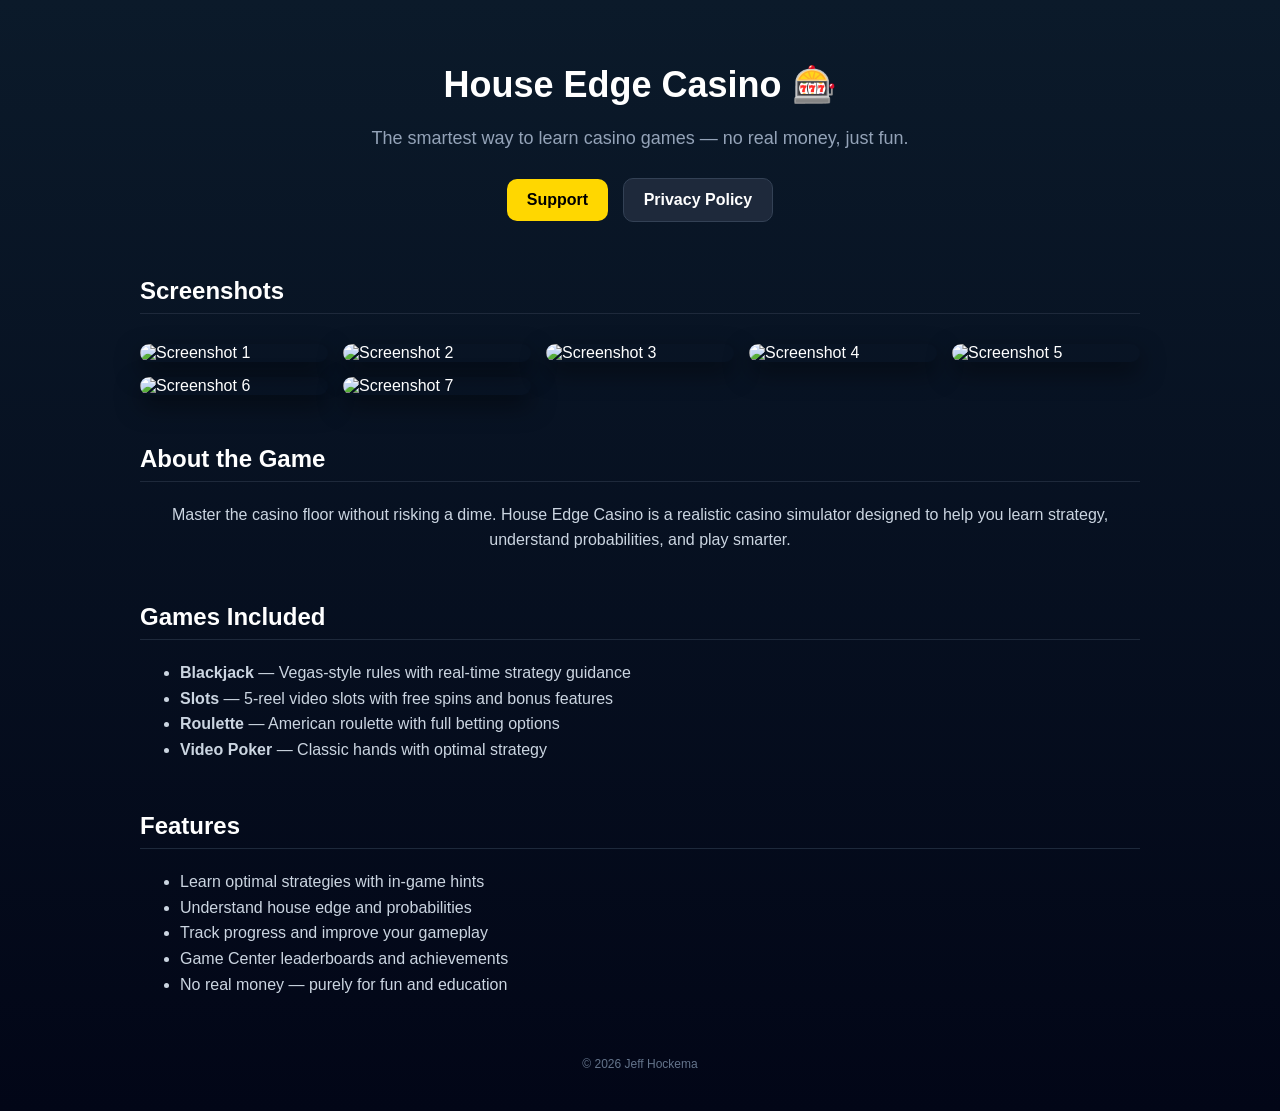
==== index.html @ dbb81b69 "Enhance layout and add screenshots section Updated layout and styling for better presentation. Added" ====
<!DOCTYPE html>
<html lang="en">
<head>
  <meta charset="UTF-8">
  <title>House Edge Casino</title>
  <meta name="viewport" content="width=device-width, initial-scale=1.0">
  <style>
    body {
      font-family: -apple-system, BlinkMacSystemFont, "Segoe UI", Roboto, Helvetica, Arial, sans-serif;
      background: linear-gradient(180deg, #0b1a2a, #020617);
      color: #ffffff;
      margin: 0;
      padding: 0;
    }
    .container {
      max-width: 1000px;
      margin: auto;
      padding: 40px 20px;
    }
    h1 {
      font-size: 36px;
      margin-bottom: 10px;
      text-align: center;
    }
    h2 {
      margin-top: 50px;
      border-bottom: 1px solid #1e293b;
      padding-bottom: 8px;
    }
    p {
      color: #cbd5e1;
      line-height: 1.6;
      text-align: center;
    }
    .tagline {
      font-size: 18px;
      color: #94a3b8;
      margin-bottom: 20px;
    }
    .buttons {
      text-align: center;
      margin-top: 20px;
    }
    a.button {
      display: inline-block;
      text-decoration: none;
      padding: 12px 20px;
      margin: 5px;
      border-radius: 10px;
      font-weight: 600;
    }
    .primary {
      background: #ffd700;
      color: #000;
    }
    .secondary {
      background: #1e293b;
      color: #fff;
      border: 1px solid #334155;
    }

    /* Screenshot section */
    .screenshots {
      margin-top: 30px;
      display: grid;
      grid-template-columns: repeat(auto-fit, minmax(180px, 1fr));
      gap: 15px;
    }

    .screenshots img {
      width: 100%;
      border-radius: 16px;
      box-shadow: 0 10px 25px rgba(0,0,0,0.5);
      transition: transform 0.2s ease;
    }

    .screenshots img:hover {
      transform: scale(1.03);
    }

    /* Mobile scroll feel */
    @media (max-width: 600px) {
      .screenshots {
        display: flex;
        overflow-x: auto;
        gap: 12px;
        padding-bottom: 10px;
      }
      .screenshots img {
        min-width: 70%;
      }
    }

    ul {
      color: #cbd5e1;
      line-height: 1.6;
    }

    footer {
      margin-top: 60px;
      font-size: 12px;
      color: #64748b;
      text-align: center;
    }
  </style>
</head>
<body>
  <div class="container">

    <h1>House Edge Casino 🎰</h1>
    <p class="tagline">
      The smartest way to learn casino games — no real money, just fun.
    </p>

    <div class="buttons">
      <a class="button primary" href="support.html">Support</a>
      <a class="button secondary" href="privacypolicy.html">Privacy Policy</a>
    </div>

    <h2>Screenshots</h2>
    <div class="screenshots">
      <img src="images/ss1.png" alt="Screenshot 1">
      <img src="images/ss2.png" alt="Screenshot 2">
      <img src="images/ss3.png" alt="Screenshot 3">
      <img src="images/ss4.png" alt="Screenshot 4">
      <img src="images/ss5.png" alt="Screenshot 5">
      <img src="images/ss6.png" alt="Screenshot 6">
      <img src="images/ss7.png" alt="Screenshot 7">
    </div>

    <h2>About the Game</h2>
    <p>
      Master the casino floor without risking a dime. House Edge Casino is a realistic
      casino simulator designed to help you learn strategy, understand probabilities,
      and play smarter.
    </p>

    <h2>Games Included</h2>
    <ul>
      <li><strong>Blackjack</strong> — Vegas-style rules with real-time strategy guidance</li>
      <li><strong>Slots</strong> — 5-reel video slots with free spins and bonus features</li>
      <li><strong>Roulette</strong> — American roulette with full betting options</li>
      <li><strong>Video Poker</strong> — Classic hands with optimal strategy</li>
    </ul>

    <h2>Features</h2>
    <ul>
      <li>Learn optimal strategies with in-game hints</li>
      <li>Understand house edge and probabilities</li>
      <li>Track progress and improve your gameplay</li>
      <li>Game Center leaderboards and achievements</li>
      <li>No real money — purely for fun and education</li>
    </ul>

    <footer>
      © 2026 Jeff Hockema
    </footer>

  </div>
</body>
</html>
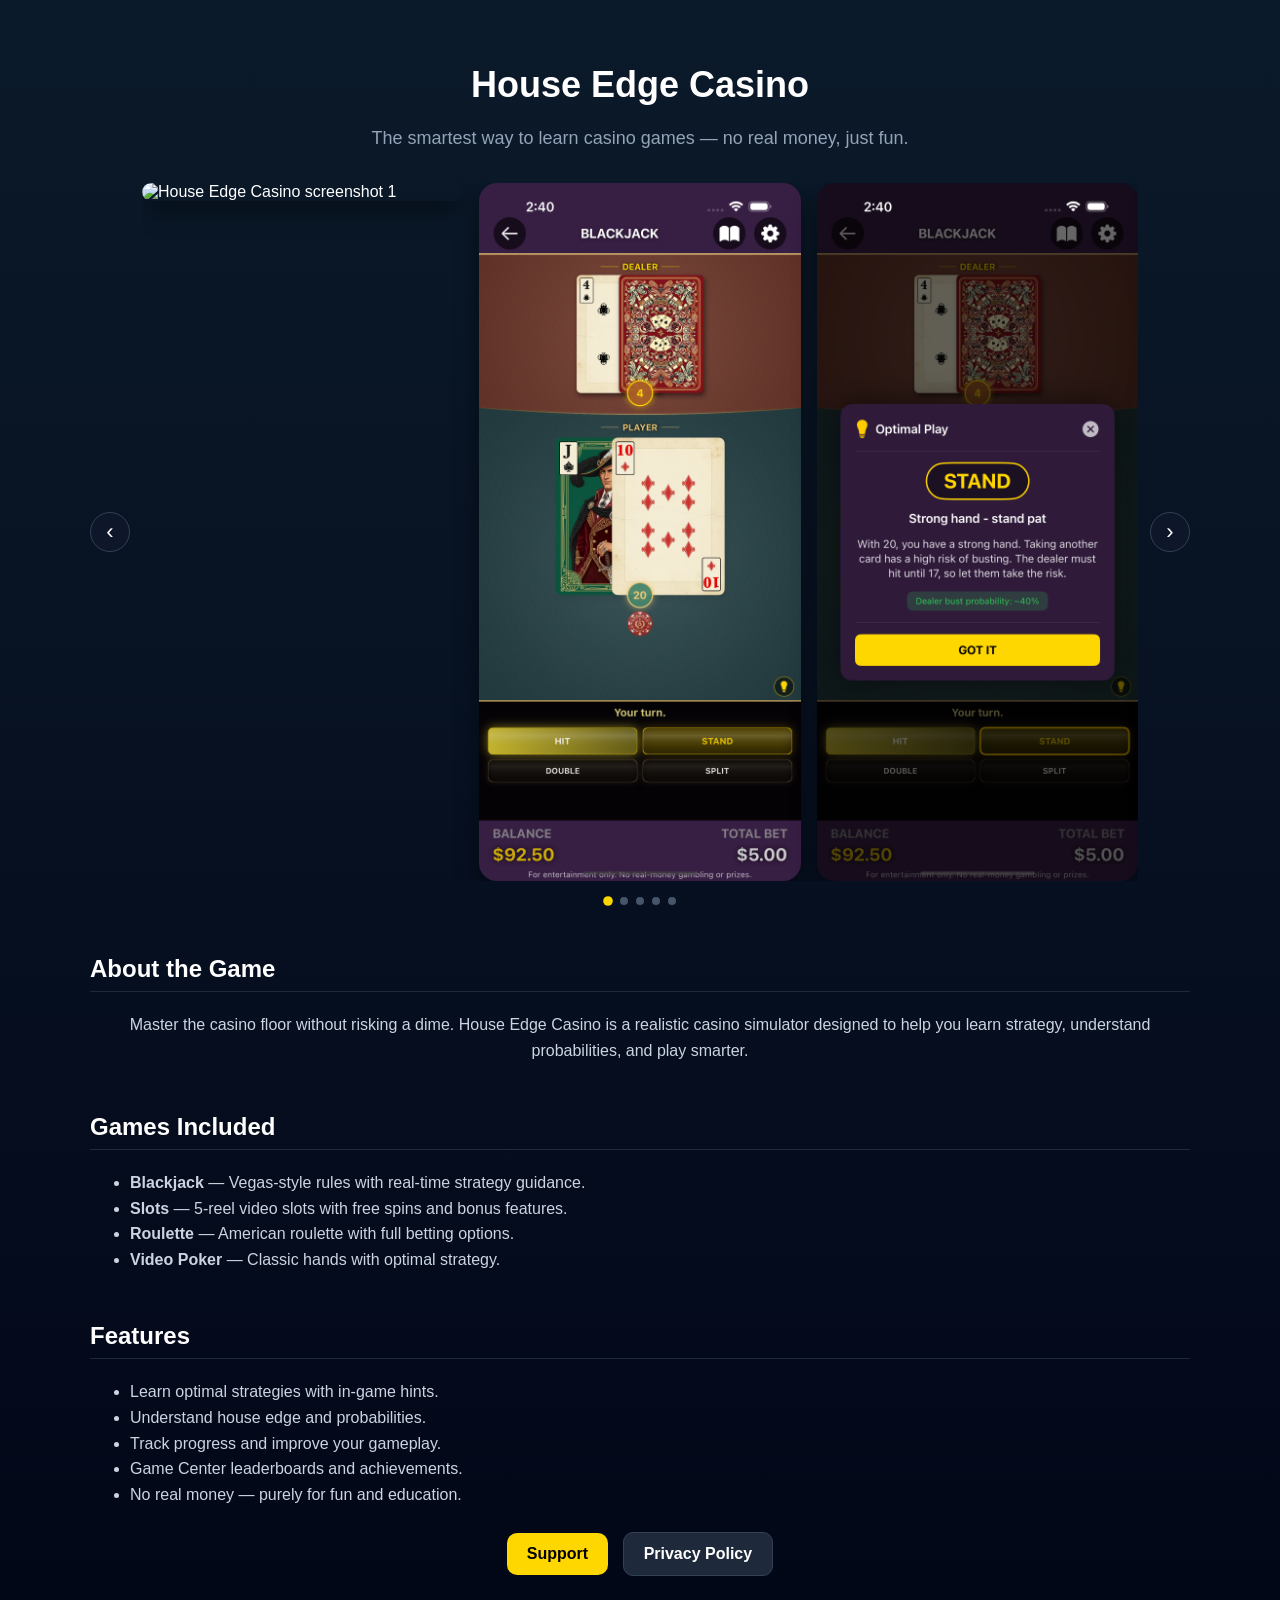
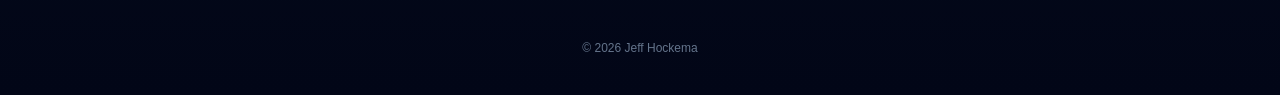
==== commit 9d4e6c47: "Refactor HTML structure and add missing elements" ====
--- a/index.html
+++ b/index.html
@@ -12,35 +12,42 @@
       margin: 0;
       padding: 0;
     }
+
     .container {
-      max-width: 1000px;
+      max-width: 1100px;
       margin: auto;
       padding: 40px 20px;
     }
+
     h1 {
       font-size: 36px;
       margin-bottom: 10px;
       text-align: center;
     }
+
     h2 {
       margin-top: 50px;
       border-bottom: 1px solid #1e293b;
       padding-bottom: 8px;
     }
+
     p {
       color: #cbd5e1;
       line-height: 1.6;
       text-align: center;
     }
+
     .tagline {
       font-size: 18px;
       color: #94a3b8;
       margin-bottom: 20px;
     }
+
     .buttons {
       text-align: center;
       margin-top: 20px;
     }
+
     a.button {
       display: inline-block;
       text-decoration: none;
@@ -49,46 +56,113 @@
       border-radius: 10px;
       font-weight: 600;
     }
+
     .primary {
       background: #ffd700;
       color: #000;
     }
+
     .secondary {
       background: #1e293b;
       color: #fff;
       border: 1px solid #334155;
     }
 
-    /* Screenshot section */
-    .screenshots {
+    .screenshot-section {
       margin-top: 30px;
-      display: grid;
-      grid-template-columns: repeat(auto-fit, minmax(180px, 1fr));
-      gap: 15px;
-    }
-
-    .screenshots img {
+    }
+
+    .carousel-shell {
+      position: relative;
+      padding: 0 52px;
+    }
+
+    .carousel-viewport {
+      overflow: hidden;
       width: 100%;
-      border-radius: 16px;
-      box-shadow: 0 10px 25px rgba(0,0,0,0.5);
-      transition: transform 0.2s ease;
-    }
-
-    .screenshots img:hover {
-      transform: scale(1.03);
-    }
-
-    /* Mobile scroll feel */
-    @media (max-width: 600px) {
-      .screenshots {
-        display: flex;
-        overflow-x: auto;
-        gap: 12px;
-        padding-bottom: 10px;
-      }
-      .screenshots img {
-        min-width: 70%;
-      }
+    }
+
+    .carousel-track {
+      display: flex;
+      gap: 16px;
+      transition: transform 0.6s ease;
+      will-change: transform;
+    }
+
+    .screenshot-card {
+      flex: 0 0 auto;
+      width: 100%;
+    }
+
+    .carousel-track img {
+      display: block;
+      width: 100%;
+      height: auto;
+      border-radius: 18px;
+      box-shadow: 0 10px 25px rgba(0, 0, 0, 0.45);
+      user-select: none;
+      -webkit-user-drag: none;
+    }
+
+    .carousel-button {
+      position: absolute;
+      top: 50%;
+      transform: translateY(-50%);
+      width: 40px;
+      height: 40px;
+      border: 1px solid #334155;
+      border-radius: 999px;
+      background: rgba(15, 23, 42, 0.9);
+      color: #ffffff;
+      font-size: 22px;
+      line-height: 1;
+      cursor: pointer;
+      display: flex;
+      align-items: center;
+      justify-content: center;
+      transition: background 0.2s ease, opacity 0.2s ease;
+      z-index: 2;
+    }
+
+    .carousel-button:hover {
+      background: rgba(30, 41, 59, 0.98);
+    }
+
+    .carousel-button:disabled {
+      opacity: 0.35;
+      cursor: default;
+    }
+
+    .carousel-button.prev {
+      left: 0;
+    }
+
+    .carousel-button.next {
+      right: 0;
+    }
+
+    .carousel-dots {
+      display: flex;
+      justify-content: center;
+      gap: 8px;
+      margin-top: 16px;
+      flex-wrap: wrap;
+    }
+
+    .carousel-dot {
+      width: 8px;
+      height: 8px;
+      border-radius: 999px;
+      background: #475569;
+      border: 0;
+      padding: 0;
+      cursor: pointer;
+      transition: transform 0.2s ease, background 0.2s ease;
+    }
+
+    .carousel-dot.active {
+      background: #ffd700;
+      transform: scale(1.2);
     }
 
     ul {
@@ -102,30 +176,47 @@
       color: #64748b;
       text-align: center;
     }
+
+    @media (max-width: 640px) {
+      .carousel-shell {
+        padding: 0 42px;
+      }
+
+      .carousel-button {
+        width: 34px;
+        height: 34px;
+        font-size: 18px;
+      }
+    }
   </style>
 </head>
 <body>
   <div class="container">
-
-    <h1>House Edge Casino 🎰</h1>
+    <h1>House Edge Casino</h1>
     <p class="tagline">
       The smartest way to learn casino games — no real money, just fun.
     </p>
 
-    <div class="buttons">
-      <a class="button primary" href="support.html">Support</a>
-      <a class="button secondary" href="privacypolicy.html">Privacy Policy</a>
-    </div>
-
-    <h2>Screenshots</h2>
-    <div class="screenshots">
-      <img src="images/ss1.png" alt="Screenshot 1">
-      <img src="images/ss2.png" alt="Screenshot 2">
-      <img src="images/ss3.png" alt="Screenshot 3">
-      <img src="images/ss4.png" alt="Screenshot 4">
-      <img src="images/ss5.png" alt="Screenshot 5">
-      <img src="images/ss6.png" alt="Screenshot 6">
-      <img src="images/ss7.png" alt="Screenshot 7">
+    <div class="screenshot-section">
+      <div class="carousel-shell">
+        <button class="carousel-button prev" id="carouselPrev" aria-label="Previous screenshots">‹</button>
+
+        <div class="carousel-viewport" id="carouselViewport">
+          <div class="carousel-track" id="carouselTrack">
+            <div class="screenshot-card"><img src="images/ss1.png" alt="House Edge Casino screenshot 1"></div>
+            <div class="screenshot-card"><img src="images/ss2.png" alt="House Edge Casino screenshot 2"></div>
+            <div class="screenshot-card"><img src="images/ss3.png" alt="House Edge Casino screenshot 3"></div>
+            <div class="screenshot-card"><img src="images/ss4.png" alt="House Edge Casino screenshot 4"></div>
+            <div class="screenshot-card"><img src="images/ss5.png" alt="House Edge Casino screenshot 5"></div>
+            <div class="screenshot-card"><img src="images/ss6.png" alt="House Edge Casino screenshot 6"></div>
+            <div class="screenshot-card"><img src="images/ss7.png" alt="House Edge Casino screenshot 7"></div>
+          </div>
+        </div>
+
+        <button class="carousel-button next" id="carouselNext" aria-label="Next screenshots">›</button>
+      </div>
+
+      <div class="carousel-dots" id="carouselDots" aria-label="Screenshot navigation"></div>
     </div>
 
     <h2>About the Game</h2>
@@ -137,25 +228,195 @@
 
     <h2>Games Included</h2>
     <ul>
-      <li><strong>Blackjack</strong> — Vegas-style rules with real-time strategy guidance</li>
-      <li><strong>Slots</strong> — 5-reel video slots with free spins and bonus features</li>
-      <li><strong>Roulette</strong> — American roulette with full betting options</li>
-      <li><strong>Video Poker</strong> — Classic hands with optimal strategy</li>
+      <li><strong>Blackjack</strong> — Vegas-style rules with real-time strategy guidance.</li>
+      <li><strong>Slots</strong> — 5-reel video slots with free spins and bonus features.</li>
+      <li><strong>Roulette</strong> — American roulette with full betting options.</li>
+      <li><strong>Video Poker</strong> — Classic hands with optimal strategy.</li>
     </ul>
 
     <h2>Features</h2>
     <ul>
-      <li>Learn optimal strategies with in-game hints</li>
-      <li>Understand house edge and probabilities</li>
-      <li>Track progress and improve your gameplay</li>
-      <li>Game Center leaderboards and achievements</li>
-      <li>No real money — purely for fun and education</li>
+      <li>Learn optimal strategies with in-game hints.</li>
+      <li>Understand house edge and probabilities.</li>
+      <li>Track progress and improve your gameplay.</li>
+      <li>Game Center leaderboards and achievements.</li>
+      <li>No real money — purely for fun and education.</li>
     </ul>
+
+    <div class="buttons">
+      <a class="button primary" href="support.html">Support</a>
+      <a class="button secondary" href="privacypolicy.html">Privacy Policy</a>
+    </div>
 
     <footer>
       © 2026 Jeff Hockema
     </footer>
-
   </div>
+
+  <script>
+    (function () {
+      const viewport = document.getElementById('carouselViewport');
+      const track = document.getElementById('carouselTrack');
+      const cards = Array.from(track.children);
+      const prevButton = document.getElementById('carouselPrev');
+      const nextButton = document.getElementById('carouselNext');
+      const dotsContainer = document.getElementById('carouselDots');
+
+      const gap = 16;
+      const maxVisible = 3;
+      const minCardWidth = 220;
+      const advanceEveryMs = 4000;
+      const restartDelayMs = 5000;
+
+      let visibleCount = 1;
+      let currentIndex = 0;
+      let maxIndex = 0;
+      let timer = null;
+      let restartTimer = null;
+
+      function getVisibleCount() {
+        const viewportWidth = viewport.clientWidth;
+        const possible = Math.floor((viewportWidth + gap) / (minCardWidth + gap));
+        return Math.max(1, Math.min(maxVisible, possible));
+      }
+
+      function createDots() {
+        dotsContainer.innerHTML = '';
+        for (let i = 0; i <= maxIndex; i += 1) {
+          const dot = document.createElement('button');
+          dot.className = 'carousel-dot';
+          dot.type = 'button';
+          dot.setAttribute('aria-label', `Go to screenshot set ${i + 1}`);
+          dot.addEventListener('click', () => {
+            currentIndex = i;
+            updatePosition(true);
+            handleManualInteraction();
+          });
+          dotsContainer.appendChild(dot);
+        }
+      }
+
+      function updateDots() {
+        const dots = Array.from(dotsContainer.children);
+        dots.forEach((dot, index) => {
+          dot.classList.toggle('active', index === currentIndex);
+        });
+      }
+
+      function updateButtons() {
+        if (maxIndex === 0) {
+          prevButton.disabled = true;
+          nextButton.disabled = true;
+          return;
+        }
+        prevButton.disabled = false;
+        nextButton.disabled = false;
+      }
+
+      function layoutCarousel() {
+        visibleCount = getVisibleCount();
+        const viewportWidth = viewport.clientWidth;
+        const cardWidth = (viewportWidth - gap * (visibleCount - 1)) / visibleCount;
+
+        cards.forEach(card => {
+          card.style.width = `${cardWidth}px`;
+        });
+
+        maxIndex = Math.max(0, cards.length - visibleCount);
+
+        if (currentIndex > maxIndex) {
+          currentIndex = maxIndex;
+        }
+
+        createDots();
+        updatePosition(false);
+        updateButtons();
+      }
+
+      function updatePosition(animated = true) {
+        track.style.transition = animated ? 'transform 0.6s ease' : 'none';
+        const cardWidth = cards[0].getBoundingClientRect().width;
+        const offset = currentIndex * (cardWidth + gap);
+        track.style.transform = `translateX(-${offset}px)`;
+
+        updateDots();
+
+        if (!animated) {
+          requestAnimationFrame(() => {
+            track.style.transition = 'transform 0.6s ease';
+          });
+        }
+      }
+
+      function nextSlide() {
+        currentIndex = currentIndex >= maxIndex ? 0 : currentIndex + 1;
+        updatePosition(true);
+      }
+
+      function prevSlide() {
+        currentIndex = currentIndex <= 0 ? maxIndex : currentIndex - 1;
+        updatePosition(true);
+      }
+
+      function stopAutoScroll() {
+        if (timer) {
+          clearInterval(timer);
+          timer = null;
+        }
+        if (restartTimer) {
+          clearTimeout(restartTimer);
+          restartTimer = null;
+        }
+      }
+
+      function startAutoScroll() {
+        stopAutoScroll();
+        if (maxIndex === 0) {
+          return;
+        }
+        timer = setInterval(nextSlide, advanceEveryMs);
+      }
+
+      function handleManualInteraction() {
+        stopAutoScroll();
+        restartTimer = setTimeout(() => {
+          startAutoScroll();
+        }, restartDelayMs);
+      }
+
+      prevButton.addEventListener('click', () => {
+        prevSlide();
+        handleManualInteraction();
+      });
+
+      nextButton.addEventListener('click', () => {
+        nextSlide();
+        handleManualInteraction();
+      });
+
+      viewport.addEventListener('mouseenter', stopAutoScroll);
+      viewport.addEventListener('mouseleave', startAutoScroll);
+      viewport.addEventListener('touchstart', stopAutoScroll, { passive: true });
+      viewport.addEventListener('touchend', () => {
+        handleManualInteraction();
+      }, { passive: true });
+
+      window.addEventListener('resize', layoutCarousel);
+
+      document.addEventListener('keydown', (event) => {
+        if (!viewport.matches(':hover')) return;
+        if (event.key === 'ArrowLeft') {
+          prevSlide();
+          handleManualInteraction();
+        } else if (event.key === 'ArrowRight') {
+          nextSlide();
+          handleManualInteraction();
+        }
+      });
+
+      layoutCarousel();
+      startAutoScroll();
+    })();
+  </script>
 </body>
 </html>
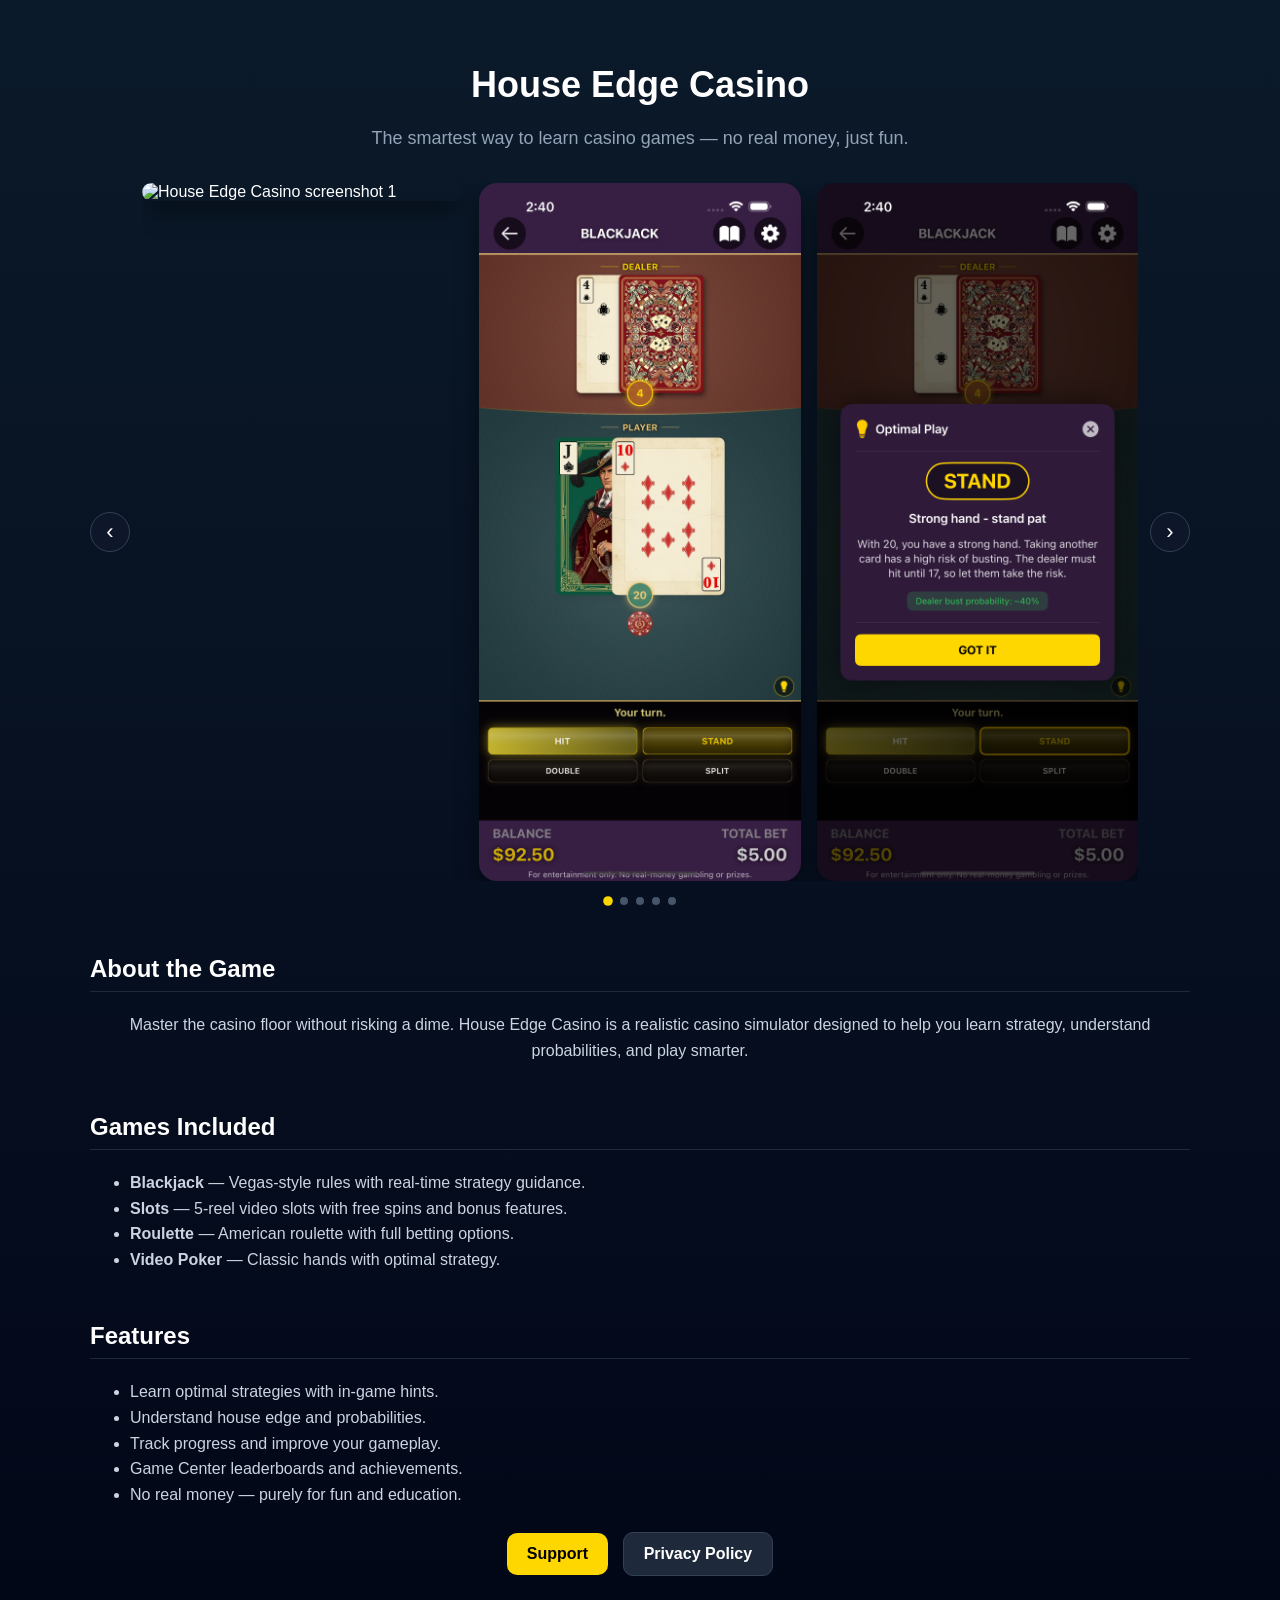
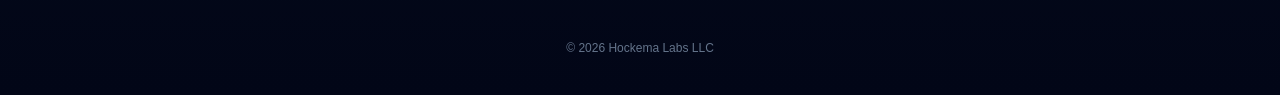
==== commit 4922788d: "Update footer copyright to Hockema Labs LLC" ====
--- a/index.html
+++ b/index.html
@@ -249,7 +249,7 @@
     </div>
 
     <footer>
-      © 2026 Jeff Hockema
+      © 2026 Hockema Labs LLC
     </footer>
   </div>
 
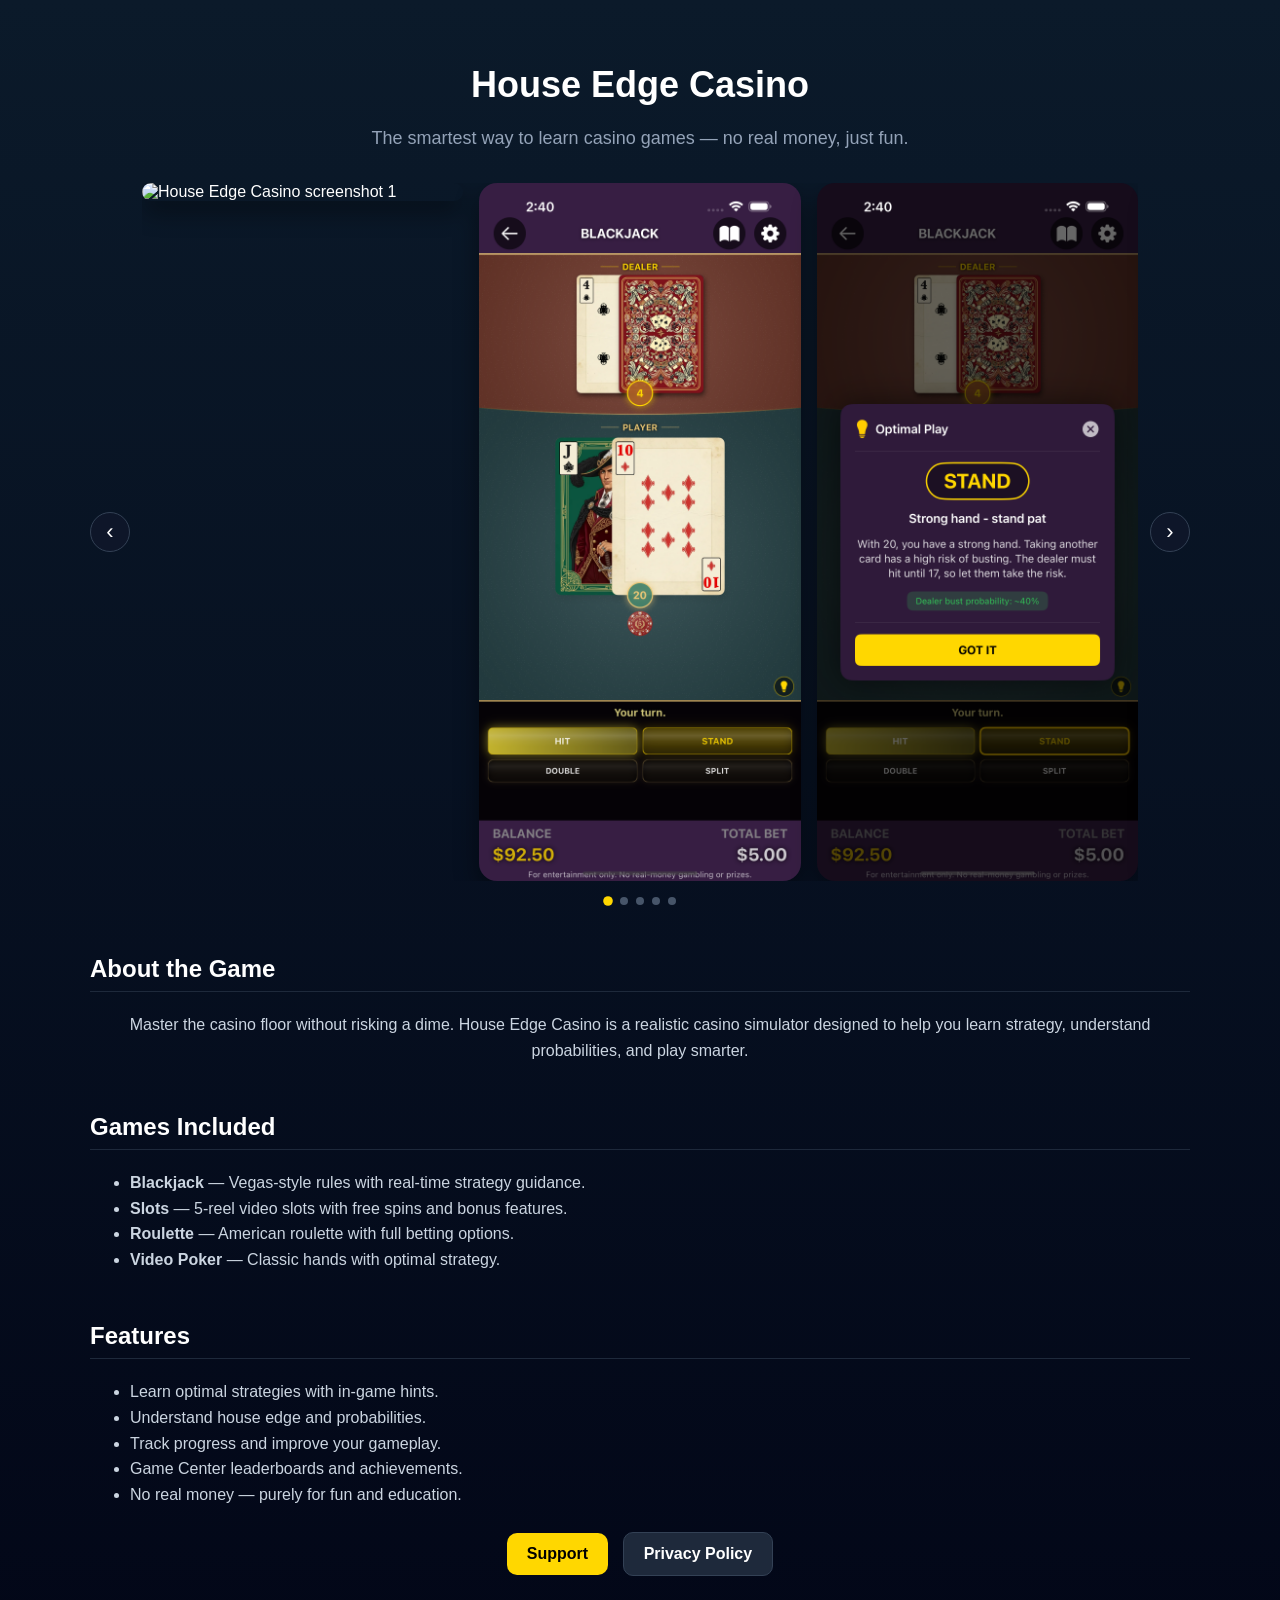
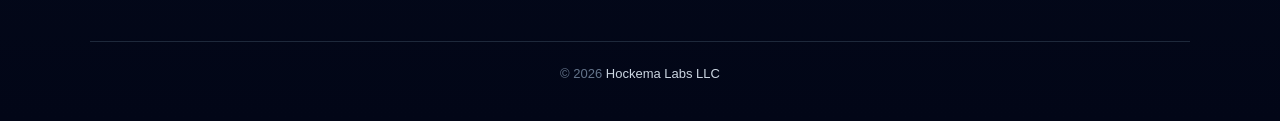
==== commit 185189f6: "Enhance footer styles and link interactions Updated footer styles with padding, border, and font siz" ====
--- a/index.html
+++ b/index.html
@@ -172,9 +172,23 @@
 
     footer {
       margin-top: 60px;
-      font-size: 12px;
+      padding-top: 24px;
+      border-top: 1px solid #1e293b;
+      font-size: 13px;
       color: #64748b;
       text-align: center;
+    }
+    
+    footer a {
+      color: #cbd5e1;
+      text-decoration: none;
+      font-weight: 500;
+      transition: color 0.2s ease, text-shadow 0.2s ease;
+    }
+    
+    footer a:hover {
+      color: #ffd700;
+      text-shadow: 0 0 8px rgba(255, 215, 0, 0.25);
     }
 
     @media (max-width: 640px) {
@@ -249,7 +263,7 @@
     </div>
 
     <footer>
-      © 2026 Hockema Labs LLC
+      © 2026 <a href="https://hockemalabs.com">Hockema Labs LLC</a>
     </footer>
   </div>
 
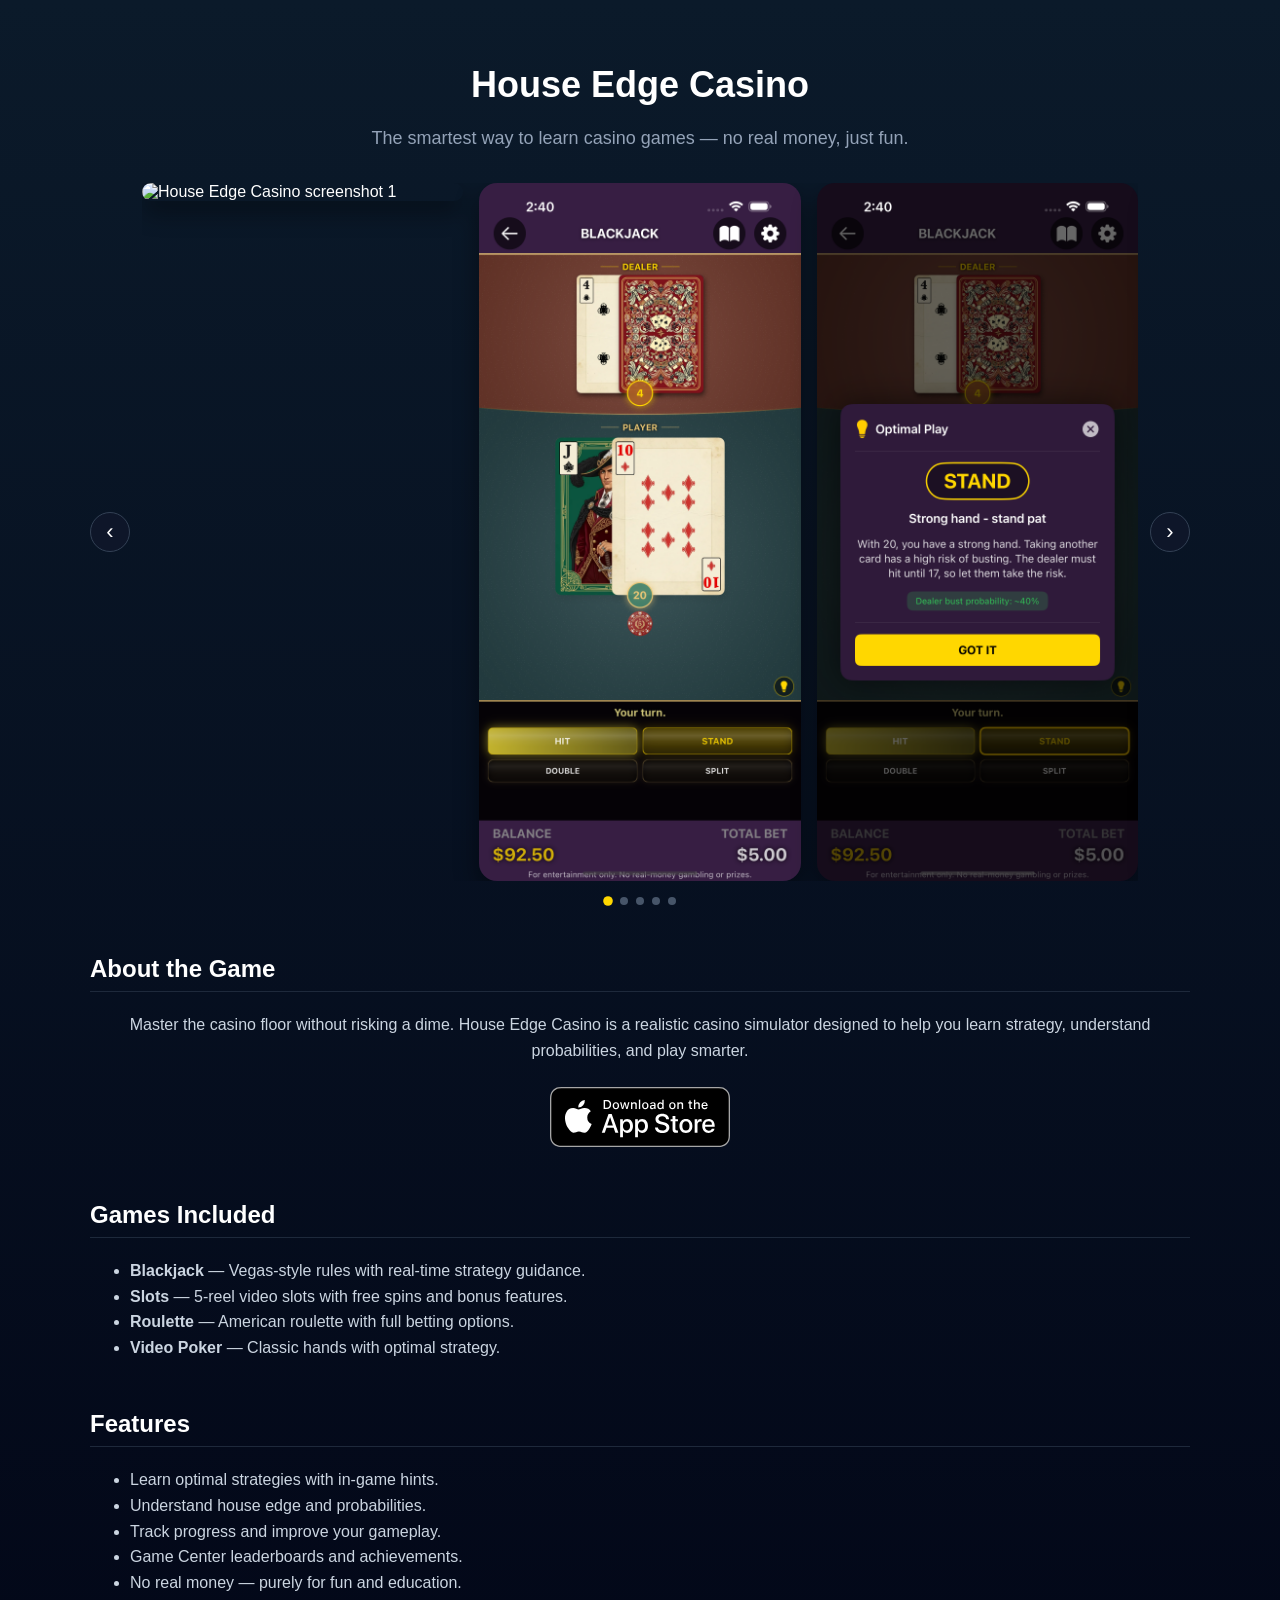
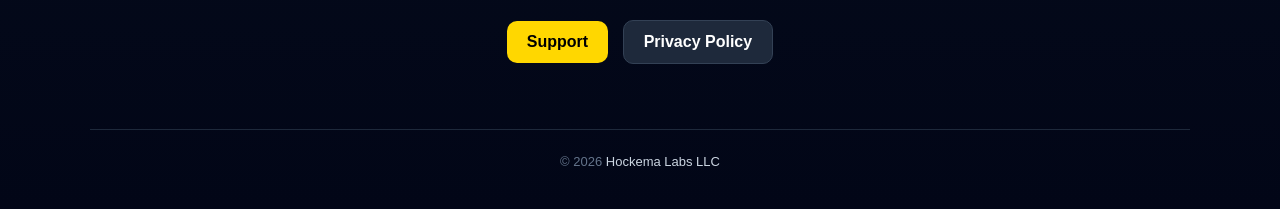
==== commit a22776f6: "Add App Store download link to index.html" ====
--- a/index.html
+++ b/index.html
@@ -239,6 +239,15 @@
       casino simulator designed to help you learn strategy, understand probabilities,
       and play smarter.
     </p>
+    <div style="text-align: center; margin-top: 24px;">
+      <a href="https://apps.apple.com/us/app/house-edge-casino/id6758695813" target="_blank" rel="noopener noreferrer">
+        <img
+          src="images/downloadontheappstore.svg"
+          alt="Download on the App Store"
+          style="height: 60px; width: auto;"
+        >
+      </a>
+    </div>
 
     <h2>Games Included</h2>
     <ul>
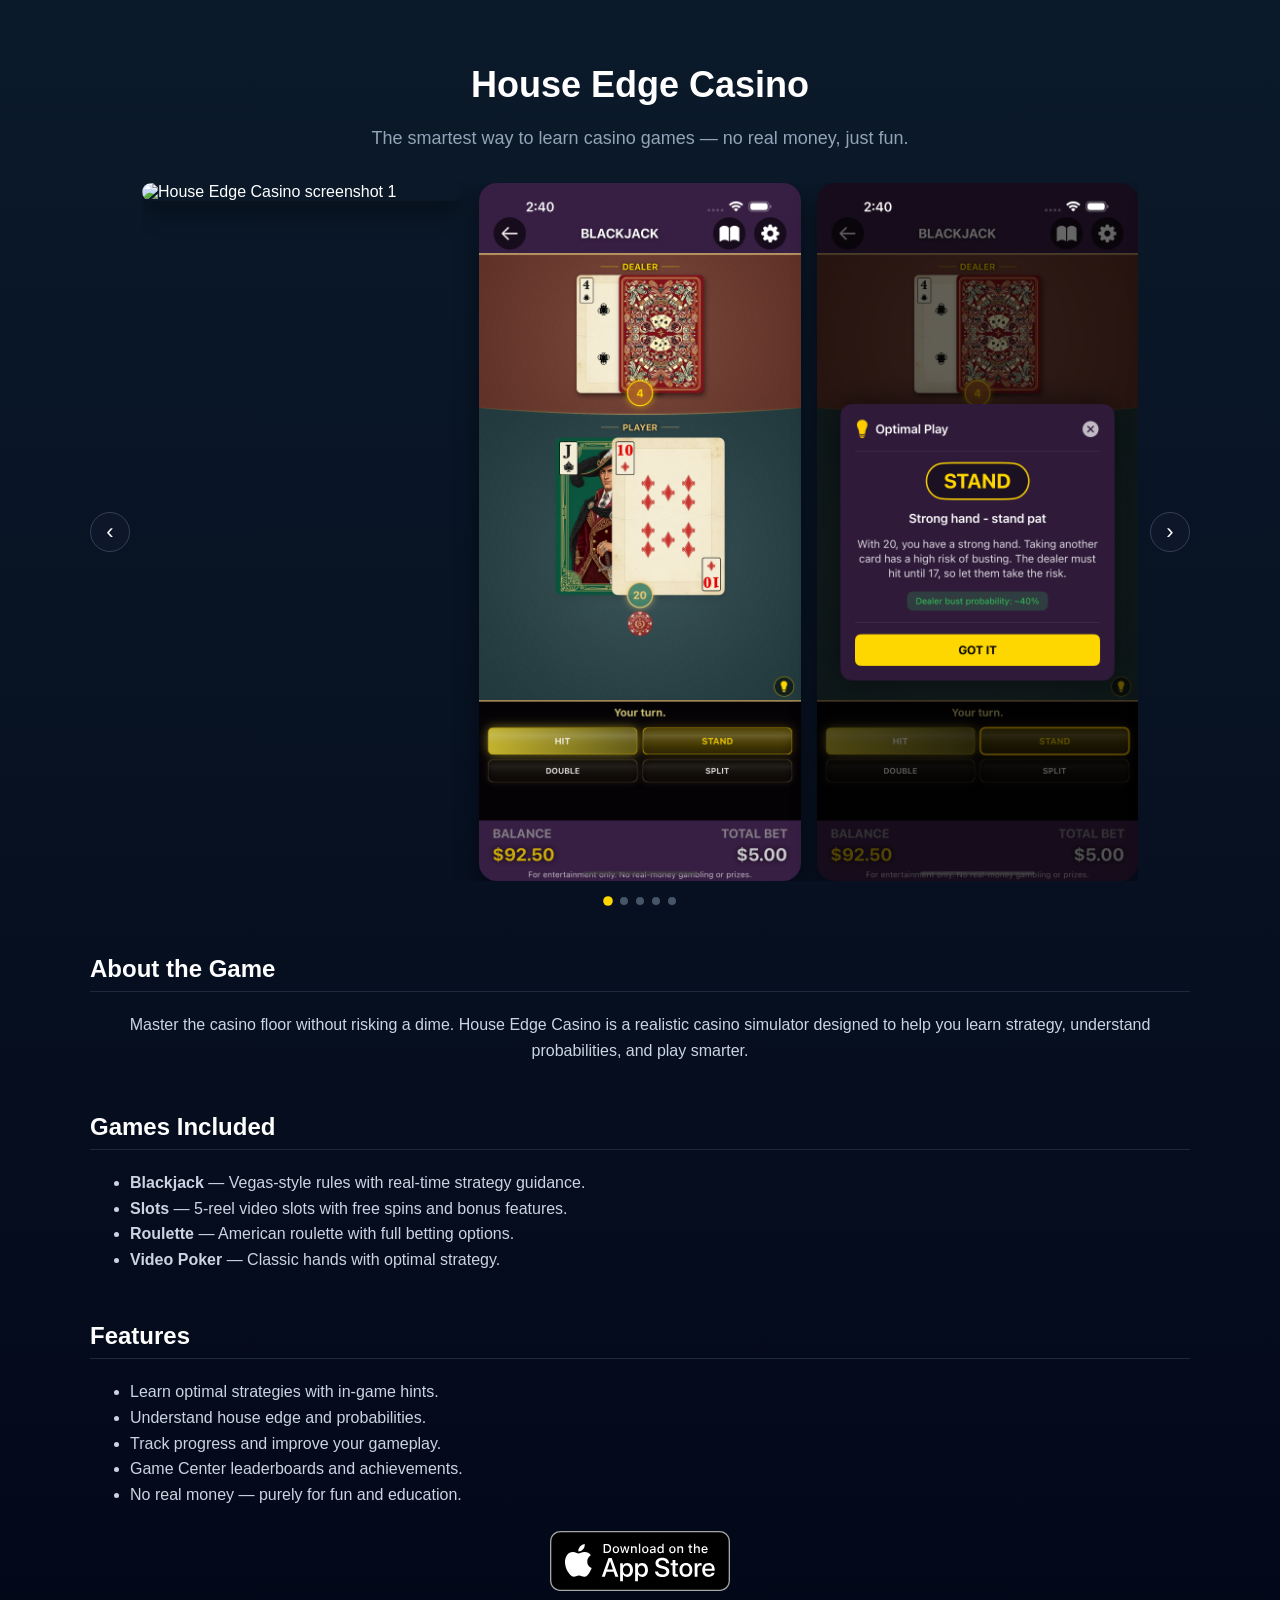
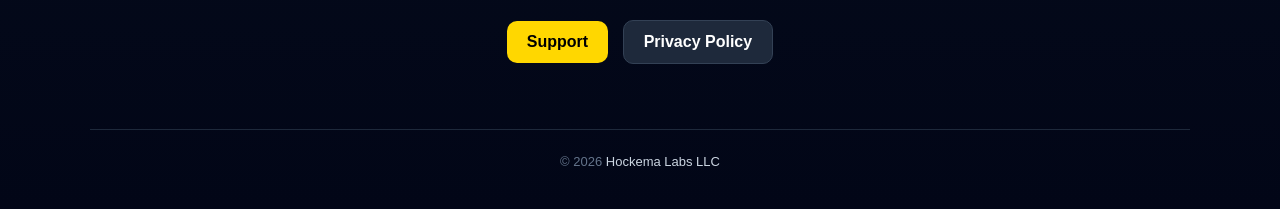
==== commit d9ceae93: "Restore App Store download section in index.html Reintroduced the App Store download link section wi" ====
--- a/index.html
+++ b/index.html
@@ -239,6 +239,24 @@
       casino simulator designed to help you learn strategy, understand probabilities,
       and play smarter.
     </p>
+
+    <h2>Games Included</h2>
+    <ul>
+      <li><strong>Blackjack</strong> — Vegas-style rules with real-time strategy guidance.</li>
+      <li><strong>Slots</strong> — 5-reel video slots with free spins and bonus features.</li>
+      <li><strong>Roulette</strong> — American roulette with full betting options.</li>
+      <li><strong>Video Poker</strong> — Classic hands with optimal strategy.</li>
+    </ul>
+
+    <h2>Features</h2>
+    <ul>
+      <li>Learn optimal strategies with in-game hints.</li>
+      <li>Understand house edge and probabilities.</li>
+      <li>Track progress and improve your gameplay.</li>
+      <li>Game Center leaderboards and achievements.</li>
+      <li>No real money — purely for fun and education.</li>
+    </ul>
+
     <div style="text-align: center; margin-top: 24px;">
       <a href="https://apps.apple.com/us/app/house-edge-casino/id6758695813" target="_blank" rel="noopener noreferrer">
         <img
@@ -248,23 +266,6 @@
         >
       </a>
     </div>
-
-    <h2>Games Included</h2>
-    <ul>
-      <li><strong>Blackjack</strong> — Vegas-style rules with real-time strategy guidance.</li>
-      <li><strong>Slots</strong> — 5-reel video slots with free spins and bonus features.</li>
-      <li><strong>Roulette</strong> — American roulette with full betting options.</li>
-      <li><strong>Video Poker</strong> — Classic hands with optimal strategy.</li>
-    </ul>
-
-    <h2>Features</h2>
-    <ul>
-      <li>Learn optimal strategies with in-game hints.</li>
-      <li>Understand house edge and probabilities.</li>
-      <li>Track progress and improve your gameplay.</li>
-      <li>Game Center leaderboards and achievements.</li>
-      <li>No real money — purely for fun and education.</li>
-    </ul>
 
     <div class="buttons">
       <a class="button primary" href="support.html">Support</a>
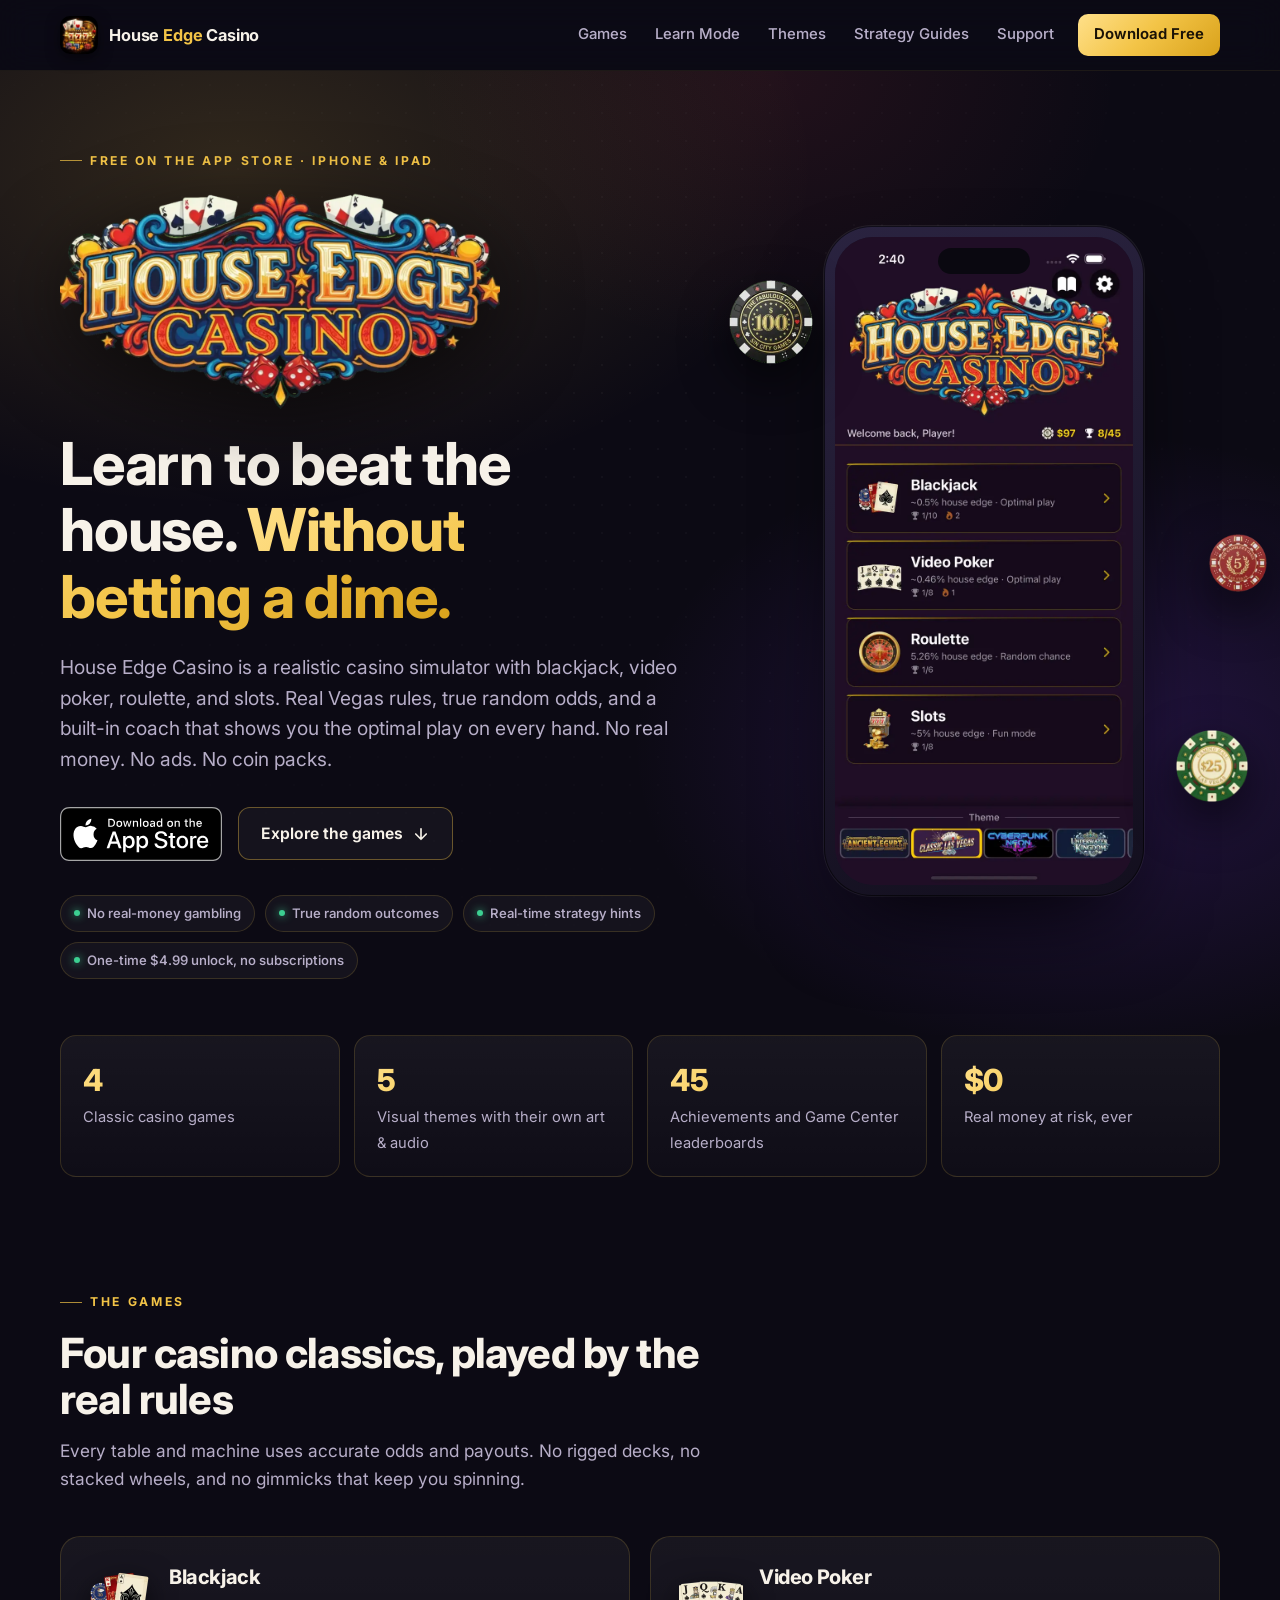
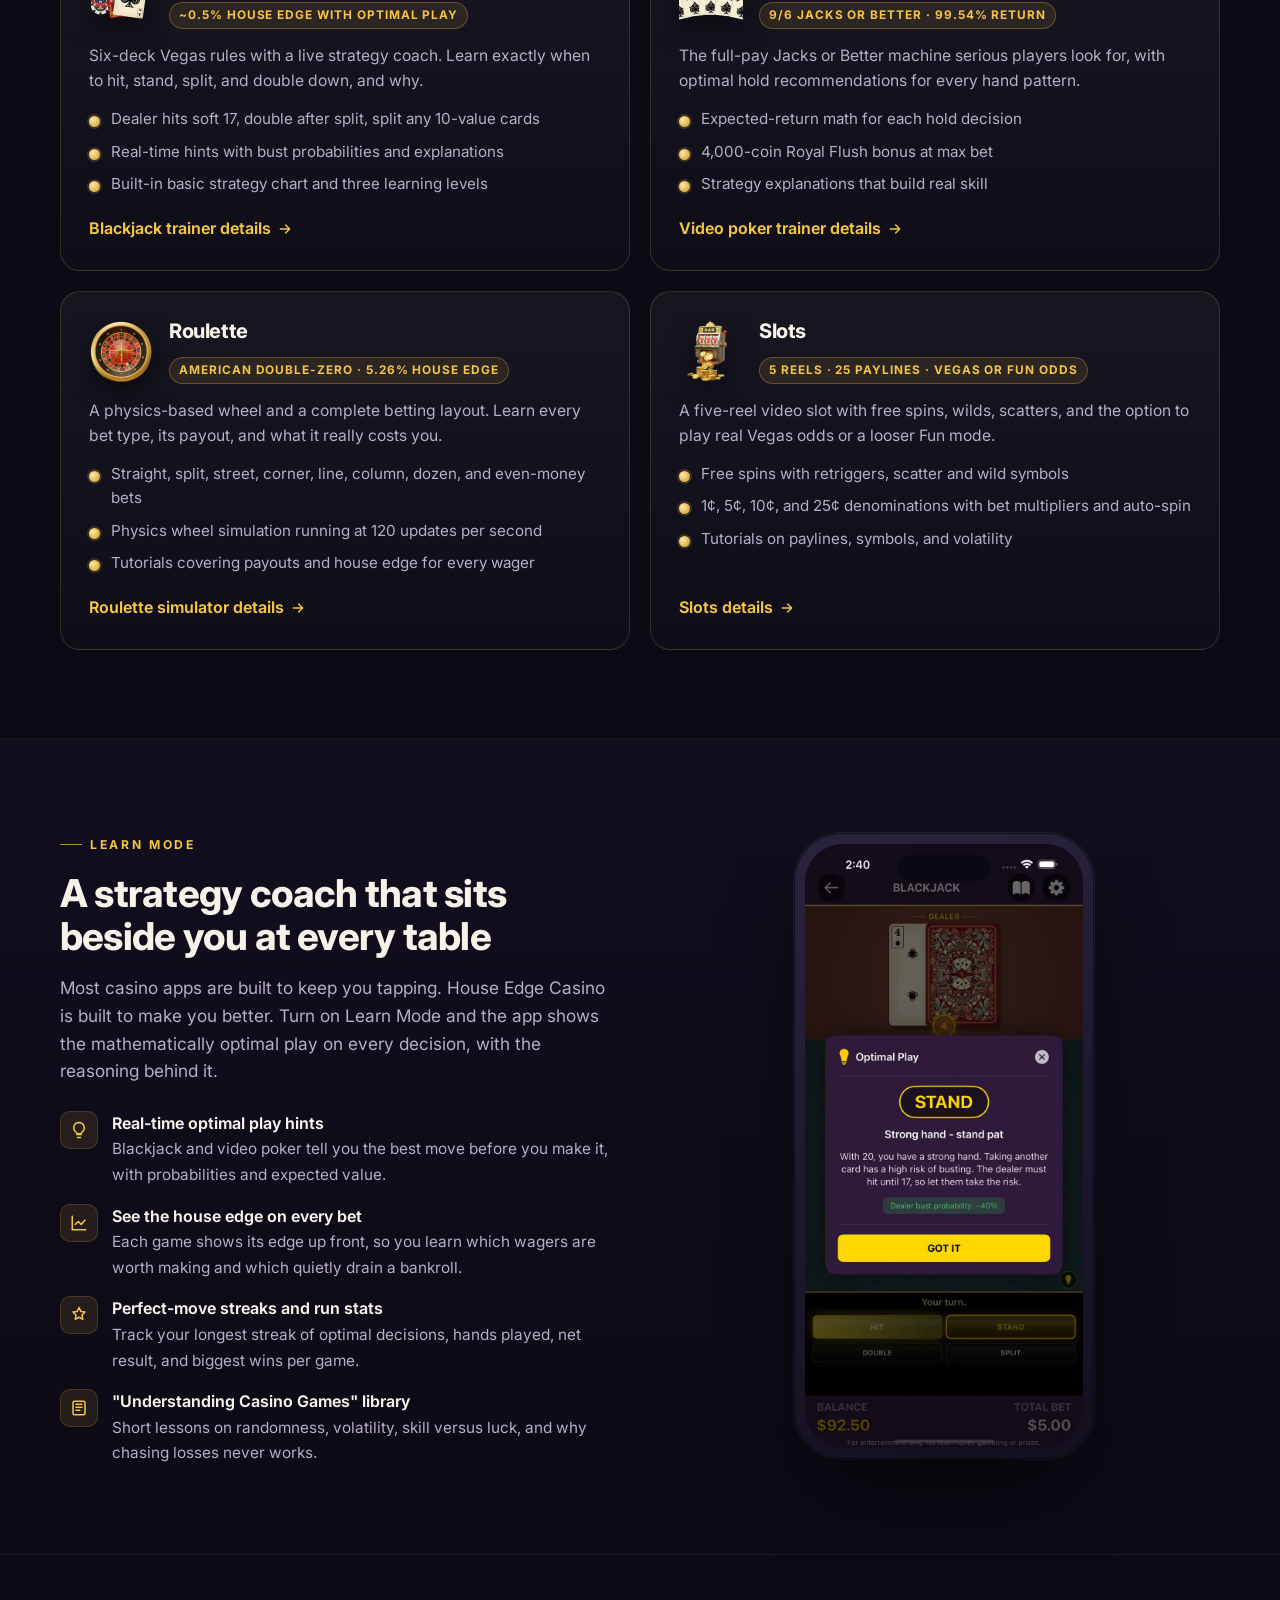
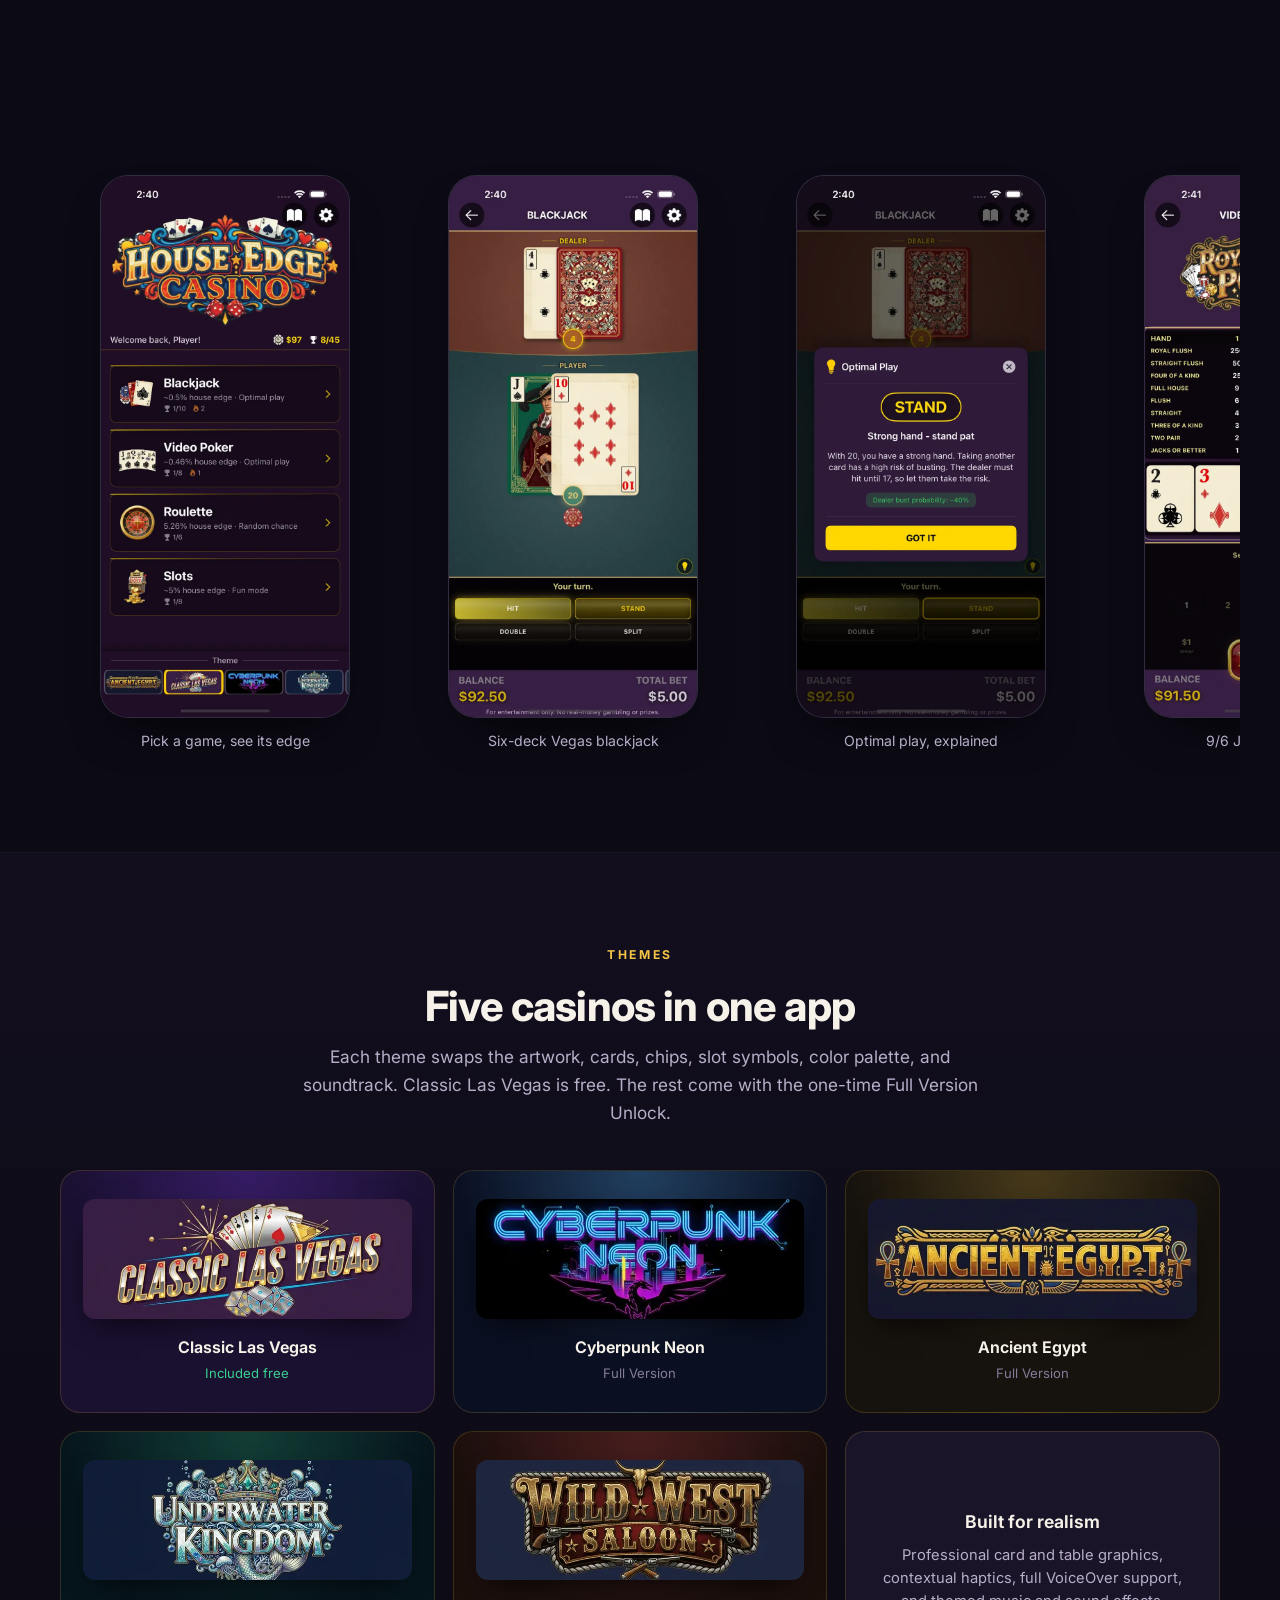
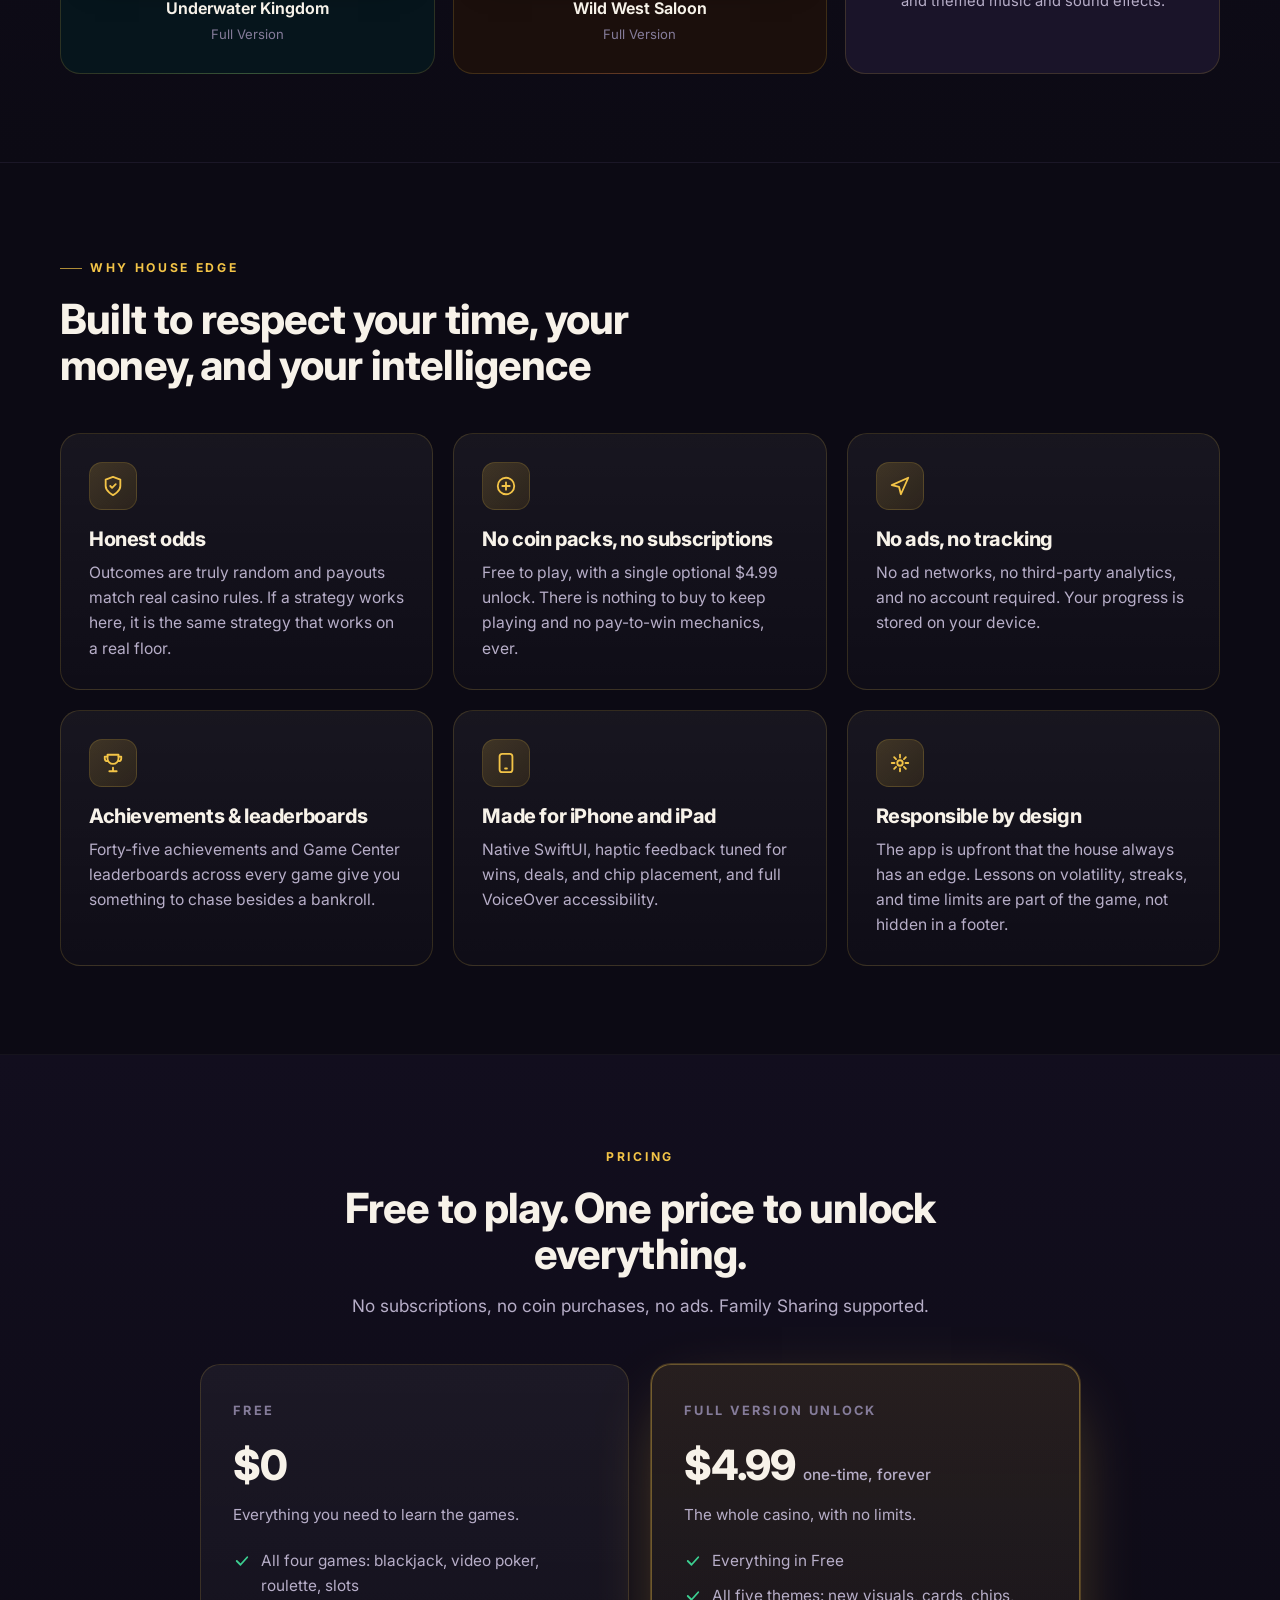
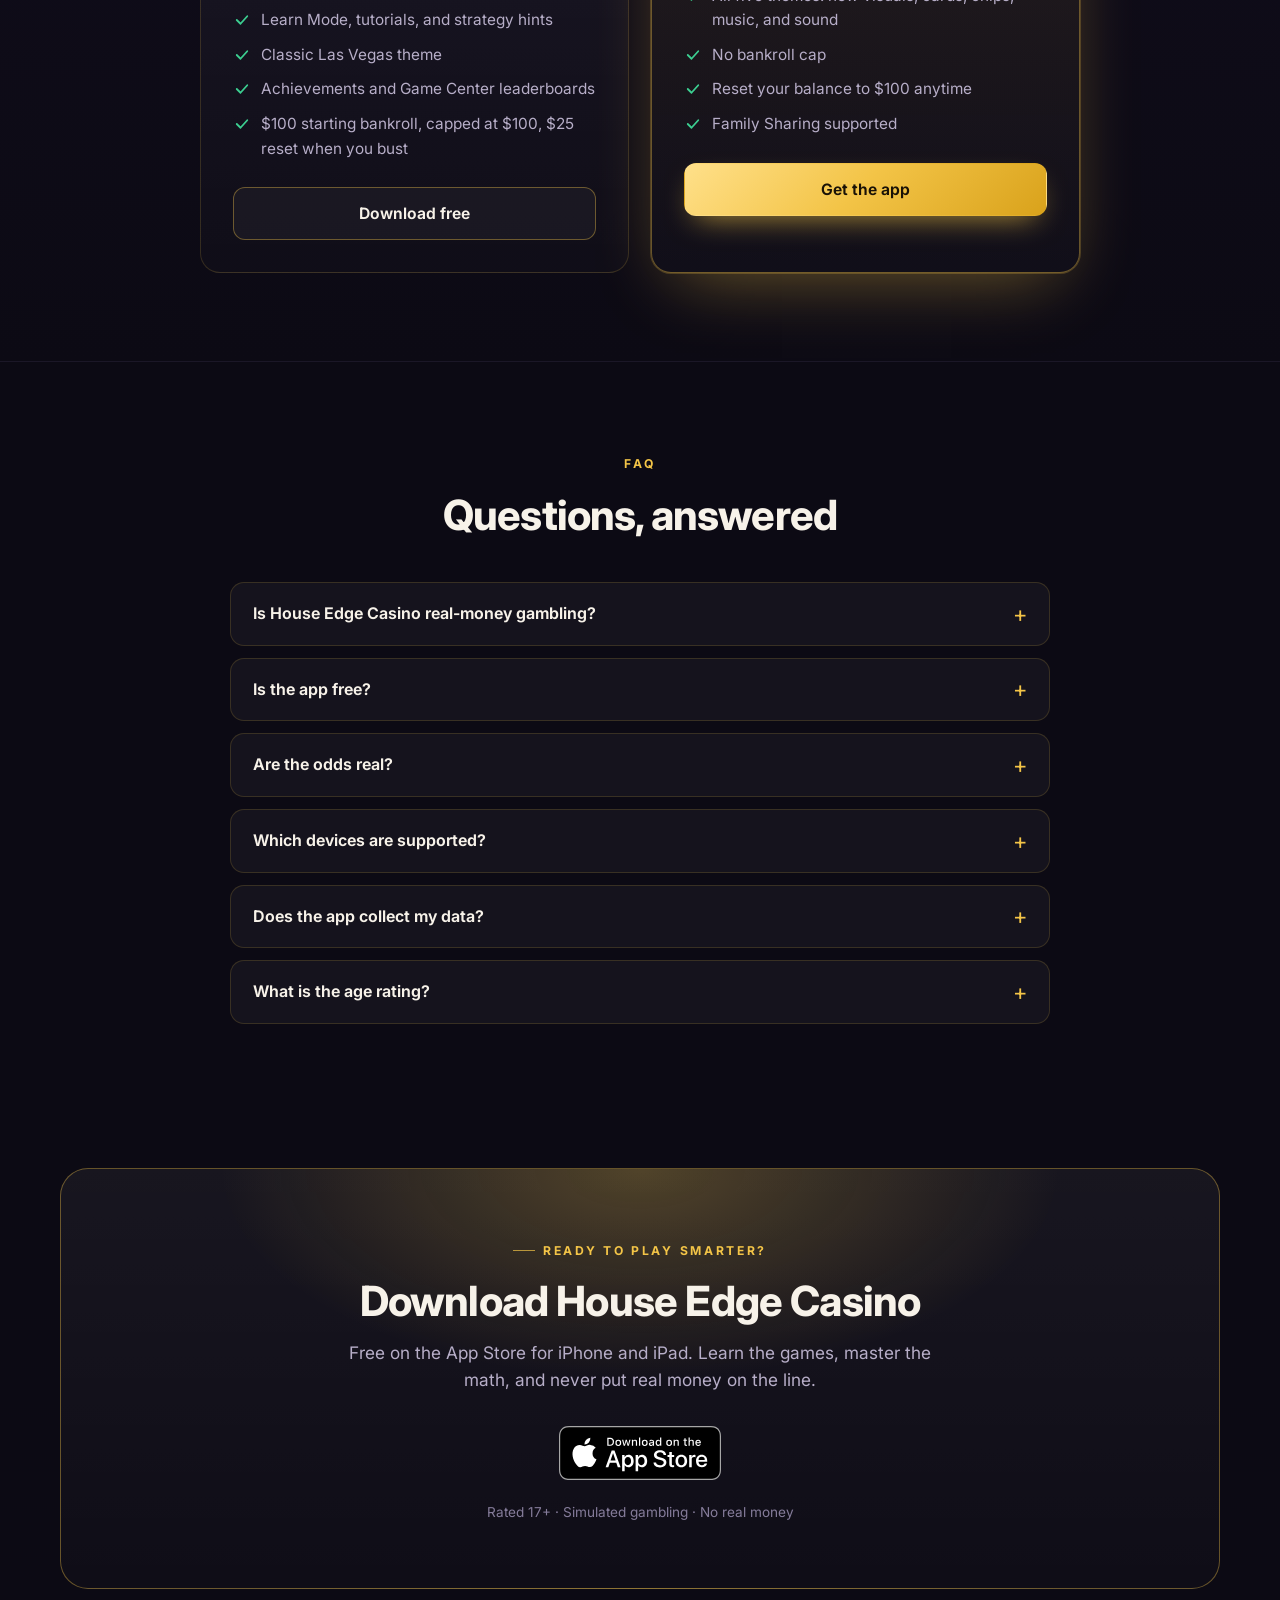
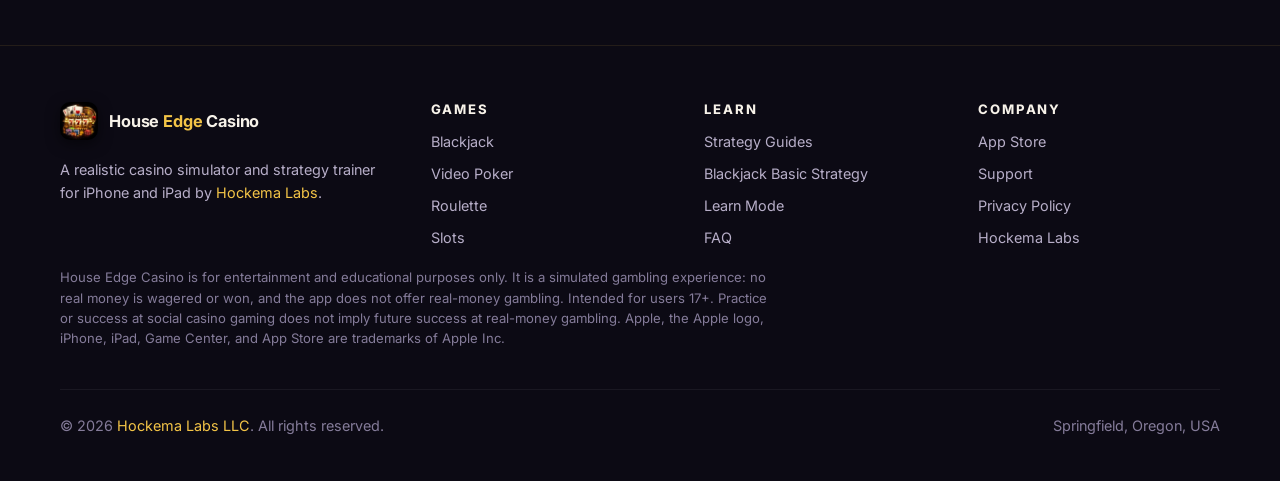
==== commit 43cd6463: "Redesign houseedgecasino.com as a marketing site for the app Replace the placeholder page with a ful" ====
--- a/index.html
+++ b/index.html
@@ -1,446 +1,498 @@
 <!DOCTYPE html>
 <html lang="en">
 <head>
-  <meta charset="UTF-8">
-  <title>House Edge Casino</title>
-  <meta name="viewport" content="width=device-width, initial-scale=1.0">
-  <style>
-    body {
-      font-family: -apple-system, BlinkMacSystemFont, "Segoe UI", Roboto, Helvetica, Arial, sans-serif;
-      background: linear-gradient(180deg, #0b1a2a, #020617);
-      color: #ffffff;
-      margin: 0;
-      padding: 0;
-    }
-
-    .container {
-      max-width: 1100px;
-      margin: auto;
-      padding: 40px 20px;
-    }
-
-    h1 {
-      font-size: 36px;
-      margin-bottom: 10px;
-      text-align: center;
-    }
-
-    h2 {
-      margin-top: 50px;
-      border-bottom: 1px solid #1e293b;
-      padding-bottom: 8px;
-    }
-
-    p {
-      color: #cbd5e1;
-      line-height: 1.6;
-      text-align: center;
-    }
-
-    .tagline {
-      font-size: 18px;
-      color: #94a3b8;
-      margin-bottom: 20px;
-    }
-
-    .buttons {
-      text-align: center;
-      margin-top: 20px;
-    }
-
-    a.button {
-      display: inline-block;
-      text-decoration: none;
-      padding: 12px 20px;
-      margin: 5px;
-      border-radius: 10px;
-      font-weight: 600;
-    }
-
-    .primary {
-      background: #ffd700;
-      color: #000;
-    }
-
-    .secondary {
-      background: #1e293b;
-      color: #fff;
-      border: 1px solid #334155;
-    }
-
-    .screenshot-section {
-      margin-top: 30px;
-    }
-
-    .carousel-shell {
-      position: relative;
-      padding: 0 52px;
-    }
-
-    .carousel-viewport {
-      overflow: hidden;
-      width: 100%;
-    }
-
-    .carousel-track {
-      display: flex;
-      gap: 16px;
-      transition: transform 0.6s ease;
-      will-change: transform;
-    }
-
-    .screenshot-card {
-      flex: 0 0 auto;
-      width: 100%;
-    }
-
-    .carousel-track img {
-      display: block;
-      width: 100%;
-      height: auto;
-      border-radius: 18px;
-      box-shadow: 0 10px 25px rgba(0, 0, 0, 0.45);
-      user-select: none;
-      -webkit-user-drag: none;
-    }
-
-    .carousel-button {
-      position: absolute;
-      top: 50%;
-      transform: translateY(-50%);
-      width: 40px;
-      height: 40px;
-      border: 1px solid #334155;
-      border-radius: 999px;
-      background: rgba(15, 23, 42, 0.9);
-      color: #ffffff;
-      font-size: 22px;
-      line-height: 1;
-      cursor: pointer;
-      display: flex;
-      align-items: center;
-      justify-content: center;
-      transition: background 0.2s ease, opacity 0.2s ease;
-      z-index: 2;
-    }
-
-    .carousel-button:hover {
-      background: rgba(30, 41, 59, 0.98);
-    }
-
-    .carousel-button:disabled {
-      opacity: 0.35;
-      cursor: default;
-    }
-
-    .carousel-button.prev {
-      left: 0;
-    }
-
-    .carousel-button.next {
-      right: 0;
-    }
-
-    .carousel-dots {
-      display: flex;
-      justify-content: center;
-      gap: 8px;
-      margin-top: 16px;
-      flex-wrap: wrap;
-    }
-
-    .carousel-dot {
-      width: 8px;
-      height: 8px;
-      border-radius: 999px;
-      background: #475569;
-      border: 0;
-      padding: 0;
-      cursor: pointer;
-      transition: transform 0.2s ease, background 0.2s ease;
-    }
-
-    .carousel-dot.active {
-      background: #ffd700;
-      transform: scale(1.2);
-    }
-
-    ul {
-      color: #cbd5e1;
-      line-height: 1.6;
-    }
-
-    footer {
-      margin-top: 60px;
-      padding-top: 24px;
-      border-top: 1px solid #1e293b;
-      font-size: 13px;
-      color: #64748b;
-      text-align: center;
-    }
-    
-    footer a {
-      color: #cbd5e1;
-      text-decoration: none;
-      font-weight: 500;
-      transition: color 0.2s ease, text-shadow 0.2s ease;
-    }
-    
-    footer a:hover {
-      color: #ffd700;
-      text-shadow: 0 0 8px rgba(255, 215, 0, 0.25);
-    }
-
-    @media (max-width: 640px) {
-      .carousel-shell {
-        padding: 0 42px;
+  <meta charset="UTF-8" />
+  <meta name="viewport" content="width=device-width, initial-scale=1.0" />
+  <title>House Edge Casino — Free Casino Simulator &amp; Strategy Trainer for iPhone</title>
+  <meta name="description" content="Learn blackjack, video poker, roulette, and slots with real casino odds and real-time strategy hints. House Edge Casino is a free iOS casino simulator with no real-money gambling, no ads, and no coin packs." />
+  <meta name="keywords" content="casino simulator, blackjack trainer, blackjack basic strategy app, video poker trainer, roulette simulator, free slots app, learn casino games, no real money casino game, iOS casino game" />
+  <meta name="theme-color" content="#0c0a14" />
+  <meta name="robots" content="index, follow, max-image-preview:large" />
+  <link rel="canonical" href="https://houseedgecasino.com/" />
+
+  <link rel="icon" href="/favicon.ico" sizes="any" />
+  <link rel="icon" type="image/png" sizes="192x192" href="/assets/img/icon-192.png" />
+  <link rel="apple-touch-icon" href="/assets/img/apple-touch-icon.png" />
+  <link rel="manifest" href="/site.webmanifest" />
+  <meta name="apple-itunes-app" content="app-id=6758695813" />
+
+  <meta property="og:type" content="website" />
+  <meta property="og:site_name" content="House Edge Casino" />
+  <meta property="og:title" content="House Edge Casino — Learn to beat the house, without betting a dime" />
+  <meta property="og:description" content="A realistic casino simulator for iPhone and iPad with blackjack, video poker, roulette, and slots. Real odds, real-time strategy coaching, no real money." />
+  <meta property="og:url" content="https://houseedgecasino.com/" />
+  <meta property="og:image" content="https://houseedgecasino.com/assets/img/og-image.jpg" />
+  <meta property="og:image:width" content="1200" />
+  <meta property="og:image:height" content="630" />
+  <meta property="og:image:alt" content="House Edge Casino app logo with the tagline Learn to beat the house" />
+  <meta name="twitter:card" content="summary_large_image" />
+  <meta name="twitter:title" content="House Edge Casino — Free Casino Simulator &amp; Strategy Trainer" />
+  <meta name="twitter:description" content="Blackjack, video poker, roulette, and slots with real odds and real-time strategy hints. Free on the App Store." />
+  <meta name="twitter:image" content="https://houseedgecasino.com/assets/img/og-image.jpg" />
+
+  <link rel="preconnect" href="https://fonts.googleapis.com" />
+  <link rel="preconnect" href="https://fonts.gstatic.com" crossorigin />
+  <link rel="stylesheet" href="https://fonts.googleapis.com/css2?family=Inter:wght@400;500;600;700;800&display=swap" />
+  <link rel="stylesheet" href="/assets/css/site.css" />
+  <link rel="preload" as="image" href="/assets/img/screens/game-selection.webp" />
+
+  <script type="application/ld+json">
+  {
+    "@context": "https://schema.org",
+    "@graph": [
+      {
+        "@type": "MobileApplication",
+        "@id": "https://houseedgecasino.com/#app",
+        "name": "House Edge Casino",
+        "alternateName": "House Edge - Casino Games",
+        "url": "https://houseedgecasino.com/",
+        "description": "A realistic iOS casino simulator with blackjack, video poker, roulette, and slots. Real odds, real-time strategy hints, five visual themes, and no real-money gambling.",
+        "operatingSystem": "iOS",
+        "applicationCategory": "GameApplication",
+        "applicationSubCategory": "Casino",
+        "installUrl": "https://apps.apple.com/us/app/house-edge-casino/id6758695813",
+        "downloadUrl": "https://apps.apple.com/us/app/house-edge-casino/id6758695813",
+        "image": "https://houseedgecasino.com/assets/img/app-icon-512.png",
+        "screenshot": [
+          "https://houseedgecasino.com/assets/img/screens/game-selection.webp",
+          "https://houseedgecasino.com/assets/img/screens/blackjack-strategy-hint.webp",
+          "https://houseedgecasino.com/assets/img/screens/roulette-wheel.webp",
+          "https://houseedgecasino.com/assets/img/screens/slots-spin.webp"
+        ],
+        "offers": [
+          { "@type": "Offer", "price": "0", "priceCurrency": "USD", "description": "Free download. All four games and the Classic Las Vegas theme." },
+          { "@type": "Offer", "price": "4.99", "priceCurrency": "USD", "description": "Full Version Unlock: all five themes, no bankroll limits, reset balance to $100 anytime. One-time purchase." }
+        ],
+        "contentRating": "17+",
+        "author": { "@id": "https://houseedgecasino.com/#org" },
+        "publisher": { "@id": "https://houseedgecasino.com/#org" }
+      },
+      {
+        "@type": "Organization",
+        "@id": "https://houseedgecasino.com/#org",
+        "name": "Hockema Labs LLC",
+        "url": "https://hockemalabs.com/",
+        "logo": "https://houseedgecasino.com/assets/img/app-icon-512.png",
+        "email": "support@houseedgecasino.com"
+      },
+      {
+        "@type": "WebSite",
+        "@id": "https://houseedgecasino.com/#website",
+        "url": "https://houseedgecasino.com/",
+        "name": "House Edge Casino",
+        "publisher": { "@id": "https://houseedgecasino.com/#org" }
+      },
+      {
+        "@type": "FAQPage",
+        "mainEntity": [
+          { "@type": "Question", "name": "Is House Edge Casino real-money gambling?", "acceptedAnswer": { "@type": "Answer", "text": "No. House Edge Casino is a simulated casino for entertainment and education only. No real money is wagered or won, and nothing in the app can be cashed out." } },
+          { "@type": "Question", "name": "Is the app free?", "acceptedAnswer": { "@type": "Answer", "text": "Yes. House Edge Casino is free to download and play, with all four games included. An optional one-time $4.99 Full Version Unlock adds all five visual themes, removes bankroll limits, and lets you reset your balance to $100 anytime. There are no subscriptions, no coin packs, and no ads." } },
+          { "@type": "Question", "name": "Are the odds real?", "acceptedAnswer": { "@type": "Answer", "text": "Yes. Every game uses accurate casino rules and payouts, and outcomes are truly random. Blackjack uses a six-deck Vegas shoe, roulette is American double-zero, video poker is 9/6 Jacks or Better, and slots offer a realistic Vegas odds mode alongside a Fun mode." } },
+          { "@type": "Question", "name": "Which devices are supported?", "acceptedAnswer": { "@type": "Answer", "text": "House Edge Casino runs on iPhone and iPad and is available on the App Store. Family Sharing is supported for the Full Version Unlock." } },
+          { "@type": "Question", "name": "Does House Edge Casino collect my data?", "acceptedAnswer": { "@type": "Answer", "text": "No. The app does not collect personal data, does not use third-party analytics or ad networks, and stores your progress locally on your device. Game Center, if enabled, is managed by Apple." } }
+        ]
       }
-
-      .carousel-button {
-        width: 34px;
-        height: 34px;
-        font-size: 18px;
-      }
-    }
-  </style>
+    ]
+  }
+  </script>
 </head>
 <body>
-  <div class="container">
-    <h1>House Edge Casino</h1>
-    <p class="tagline">
-      The smartest way to learn casino games — no real money, just fun.
-    </p>
-
-    <div class="screenshot-section">
-      <div class="carousel-shell">
-        <button class="carousel-button prev" id="carouselPrev" aria-label="Previous screenshots">‹</button>
-
-        <div class="carousel-viewport" id="carouselViewport">
-          <div class="carousel-track" id="carouselTrack">
-            <div class="screenshot-card"><img src="images/ss1.png" alt="House Edge Casino screenshot 1"></div>
-            <div class="screenshot-card"><img src="images/ss2.png" alt="House Edge Casino screenshot 2"></div>
-            <div class="screenshot-card"><img src="images/ss3.png" alt="House Edge Casino screenshot 3"></div>
-            <div class="screenshot-card"><img src="images/ss4.png" alt="House Edge Casino screenshot 4"></div>
-            <div class="screenshot-card"><img src="images/ss5.png" alt="House Edge Casino screenshot 5"></div>
-            <div class="screenshot-card"><img src="images/ss6.png" alt="House Edge Casino screenshot 6"></div>
-            <div class="screenshot-card"><img src="images/ss7.png" alt="House Edge Casino screenshot 7"></div>
-          </div>
-        </div>
-
-        <button class="carousel-button next" id="carouselNext" aria-label="Next screenshots">›</button>
-      </div>
-
-      <div class="carousel-dots" id="carouselDots" aria-label="Screenshot navigation"></div>
+
+  <nav class="nav" id="nav" aria-label="Primary">
+    <div class="wrap nav-inner">
+      <a class="brand" href="/" aria-label="House Edge Casino home">
+        <img src="/assets/img/app-icon-160.webp" width="38" height="38" alt="" />
+        <span>House <span class="edge">Edge</span> Casino</span>
+      </a>
+      <button class="nav-toggle" id="navToggle" aria-expanded="false" aria-controls="navLinks" aria-label="Toggle navigation">
+        <svg viewBox="0 0 24 24" fill="none" stroke="currentColor" stroke-width="2" stroke-linecap="round"><path d="M4 7h16M4 12h16M4 17h16"/></svg>
+      </button>
+      <ul class="nav-links" id="navLinks">
+        <li><a href="/#games">Games</a></li>
+        <li><a href="/#learn">Learn Mode</a></li>
+        <li><a href="/#themes">Themes</a></li>
+        <li><a href="/guides/">Strategy Guides</a></li>
+        <li><a href="/support.html">Support</a></li>
+        <li><a class="nav-cta" href="https://apps.apple.com/us/app/house-edge-casino/id6758695813" rel="noopener">Download Free</a></li>
+      </ul>
     </div>
-
-    <h2>About the Game</h2>
-    <p>
-      Master the casino floor without risking a dime. House Edge Casino is a realistic
-      casino simulator designed to help you learn strategy, understand probabilities,
-      and play smarter.
-    </p>
-
-    <h2>Games Included</h2>
-    <ul>
-      <li><strong>Blackjack</strong> — Vegas-style rules with real-time strategy guidance.</li>
-      <li><strong>Slots</strong> — 5-reel video slots with free spins and bonus features.</li>
-      <li><strong>Roulette</strong> — American roulette with full betting options.</li>
-      <li><strong>Video Poker</strong> — Classic hands with optimal strategy.</li>
-    </ul>
-
-    <h2>Features</h2>
-    <ul>
-      <li>Learn optimal strategies with in-game hints.</li>
-      <li>Understand house edge and probabilities.</li>
-      <li>Track progress and improve your gameplay.</li>
-      <li>Game Center leaderboards and achievements.</li>
-      <li>No real money — purely for fun and education.</li>
-    </ul>
-
-    <div style="text-align: center; margin-top: 24px;">
-      <a href="https://apps.apple.com/us/app/house-edge-casino/id6758695813" target="_blank" rel="noopener noreferrer">
-        <img
-          src="images/downloadontheappstore.svg"
-          alt="Download on the App Store"
-          style="height: 60px; width: auto;"
-        >
-      </a>
+  </nav>
+
+  <main>
+
+    <!-- Hero -->
+    <header class="hero">
+      <div class="wrap hero-grid">
+        <div>
+          <span class="eyebrow reveal in">Free on the App Store · iPhone &amp; iPad</span>
+          <img class="hero-logo reveal in" src="/assets/img/logo.webp" width="1100" height="600" alt="House Edge Casino" fetchpriority="high" />
+          <h1 class="reveal in d1">Learn to beat the house. <span>Without betting a dime.</span></h1>
+          <p class="lede reveal in d2">
+            House Edge Casino is a realistic casino simulator with blackjack, video poker, roulette, and slots.
+            Real Vegas rules, true random odds, and a built-in coach that shows you the optimal play on every hand.
+            No real money. No ads. No coin packs.
+          </p>
+          <div class="cta-row reveal in d3">
+            <a class="btn btn-store" href="https://apps.apple.com/us/app/house-edge-casino/id6758695813" rel="noopener" aria-label="Download House Edge Casino on the App Store">
+              <img src="/assets/img/app-store-badge.svg" width="180" height="54" alt="Download on the App Store" />
+            </a>
+            <a class="btn btn-ghost" href="#games">
+              Explore the games
+              <svg viewBox="0 0 24 24" fill="none" stroke="currentColor" stroke-width="2.2" stroke-linecap="round" stroke-linejoin="round" aria-hidden="true"><path d="M12 5v14M5 12l7 7 7-7"/></svg>
+            </a>
+          </div>
+          <ul class="chips reveal in d3" aria-label="Highlights">
+            <li>No real-money gambling</li>
+            <li>True random outcomes</li>
+            <li>Real-time strategy hints</li>
+            <li>One-time $4.99 unlock, no subscriptions</li>
+          </ul>
+        </div>
+        <div class="hero-visual reveal in d2">
+          <div class="phone">
+            <img src="/assets/img/screens/game-selection.webp" srcset="/assets/img/screens/game-selection-360.webp 360w, /assets/img/screens/game-selection.webp 720w" sizes="(max-width: 760px) 78vw, 320px" width="720" height="1564" alt="House Edge Casino game selection screen showing Blackjack, Video Poker, Roulette, and Slots with their house edge" />
+          </div>
+          <img class="phone-float a" src="/assets/img/chip-100.webp" width="84" height="84" alt="" aria-hidden="true" />
+          <img class="phone-float b" src="/assets/img/chip-25.webp" width="72" height="72" alt="" aria-hidden="true" />
+          <img class="phone-float c" src="/assets/img/chip-5.webp" width="58" height="58" alt="" aria-hidden="true" />
+        </div>
+      </div>
+    </header>
+
+    <!-- Stats -->
+    <div class="stats">
+      <div class="wrap stats-grid">
+        <div class="stat reveal"><span class="n">4</span><span class="l">Classic casino games</span></div>
+        <div class="stat reveal d1"><span class="n">5</span><span class="l">Visual themes with their own art &amp; audio</span></div>
+        <div class="stat reveal d2"><span class="n">45</span><span class="l">Achievements and Game Center leaderboards</span></div>
+        <div class="stat reveal d3"><span class="n">$0</span><span class="l">Real money at risk, ever</span></div>
+      </div>
     </div>
 
-    <div class="buttons">
-      <a class="button primary" href="support.html">Support</a>
-      <a class="button secondary" href="privacypolicy.html">Privacy Policy</a>
+    <!-- Games -->
+    <section id="games">
+      <div class="wrap">
+        <div class="section-head reveal">
+          <span class="eyebrow">The games</span>
+          <h2>Four casino classics, played by the real rules</h2>
+          <p>Every table and machine uses accurate odds and payouts. No rigged decks, no stacked wheels, and no gimmicks that keep you spinning.</p>
+        </div>
+        <div class="grid grid-2">
+
+          <article class="card game-card reveal">
+            <div class="game-top">
+              <img class="game-icon" src="/assets/img/games/blackjack.webp" width="64" height="64" alt="" />
+              <div><h3>Blackjack</h3><span class="edge-tag">~0.5% house edge with optimal play</span></div>
+            </div>
+            <p>Six-deck Vegas rules with a live strategy coach. Learn exactly when to hit, stand, split, and double down, and why.</p>
+            <ul>
+              <li>Dealer hits soft 17, double after split, split any 10-value cards</li>
+              <li>Real-time hints with bust probabilities and explanations</li>
+              <li>Built-in basic strategy chart and three learning levels</li>
+            </ul>
+            <a class="more" href="/blackjack.html">Blackjack trainer details <svg viewBox="0 0 24 24" fill="none" stroke="currentColor" stroke-width="2.2" stroke-linecap="round" stroke-linejoin="round" aria-hidden="true"><path d="M5 12h14M13 6l6 6-6 6"/></svg></a>
+          </article>
+
+          <article class="card game-card reveal d1">
+            <div class="game-top">
+              <img class="game-icon" src="/assets/img/games/video-poker.webp" width="64" height="64" alt="" />
+              <div><h3>Video Poker</h3><span class="edge-tag">9/6 Jacks or Better · 99.54% return</span></div>
+            </div>
+            <p>The full-pay Jacks or Better machine serious players look for, with optimal hold recommendations for every hand pattern.</p>
+            <ul>
+              <li>Expected-return math for each hold decision</li>
+              <li>4,000-coin Royal Flush bonus at max bet</li>
+              <li>Strategy explanations that build real skill</li>
+            </ul>
+            <a class="more" href="/video-poker.html">Video poker trainer details <svg viewBox="0 0 24 24" fill="none" stroke="currentColor" stroke-width="2.2" stroke-linecap="round" stroke-linejoin="round" aria-hidden="true"><path d="M5 12h14M13 6l6 6-6 6"/></svg></a>
+          </article>
+
+          <article class="card game-card reveal d2">
+            <div class="game-top">
+              <img class="game-icon" src="/assets/img/games/roulette.webp" width="64" height="64" alt="" />
+              <div><h3>Roulette</h3><span class="edge-tag">American double-zero · 5.26% house edge</span></div>
+            </div>
+            <p>A physics-based wheel and a complete betting layout. Learn every bet type, its payout, and what it really costs you.</p>
+            <ul>
+              <li>Straight, split, street, corner, line, column, dozen, and even-money bets</li>
+              <li>Physics wheel simulation running at 120 updates per second</li>
+              <li>Tutorials covering payouts and house edge for every wager</li>
+            </ul>
+            <a class="more" href="/roulette.html">Roulette simulator details <svg viewBox="0 0 24 24" fill="none" stroke="currentColor" stroke-width="2.2" stroke-linecap="round" stroke-linejoin="round" aria-hidden="true"><path d="M5 12h14M13 6l6 6-6 6"/></svg></a>
+          </article>
+
+          <article class="card game-card reveal d3">
+            <div class="game-top">
+              <img class="game-icon" src="/assets/img/games/slots.webp" width="64" height="64" alt="" />
+              <div><h3>Slots</h3><span class="edge-tag">5 reels · 25 paylines · Vegas or Fun odds</span></div>
+            </div>
+            <p>A five-reel video slot with free spins, wilds, scatters, and the option to play real Vegas odds or a looser Fun mode.</p>
+            <ul>
+              <li>Free spins with retriggers, scatter and wild symbols</li>
+              <li>1¢, 5¢, 10¢, and 25¢ denominations with bet multipliers and auto-spin</li>
+              <li>Tutorials on paylines, symbols, and volatility</li>
+            </ul>
+            <a class="more" href="/slots.html">Slots details <svg viewBox="0 0 24 24" fill="none" stroke="currentColor" stroke-width="2.2" stroke-linecap="round" stroke-linejoin="round" aria-hidden="true"><path d="M5 12h14M13 6l6 6-6 6"/></svg></a>
+          </article>
+
+        </div>
+      </div>
+    </section>
+
+    <!-- Learn mode -->
+    <section id="learn" class="alt">
+      <div class="wrap split">
+        <div class="reveal">
+          <span class="eyebrow">Learn Mode</span>
+          <h2>A strategy coach that sits beside you at every table</h2>
+          <p class="lede">Most casino apps are built to keep you tapping. House Edge Casino is built to make you better. Turn on Learn Mode and the app shows the mathematically optimal play on every decision, with the reasoning behind it.</p>
+          <ul class="feature-list">
+            <li>
+              <span class="fi"><svg viewBox="0 0 24 24" fill="none" stroke="currentColor" stroke-width="2" stroke-linecap="round" stroke-linejoin="round"><path d="M9 18h6M10 22h4M12 2a7 7 0 0 0-4 12.7c.6.5 1 1.3 1 2.3h6c0-1 .4-1.8 1-2.3A7 7 0 0 0 12 2z"/></svg></span>
+              <div><strong>Real-time optimal play hints</strong><span>Blackjack and video poker tell you the best move before you make it, with probabilities and expected value.</span></div>
+            </li>
+            <li>
+              <span class="fi"><svg viewBox="0 0 24 24" fill="none" stroke="currentColor" stroke-width="2" stroke-linecap="round" stroke-linejoin="round"><path d="M3 3v18h18"/><path d="M7 14l4-4 4 4 5-6"/></svg></span>
+              <div><strong>See the house edge on every bet</strong><span>Each game shows its edge up front, so you learn which wagers are worth making and which quietly drain a bankroll.</span></div>
+            </li>
+            <li>
+              <span class="fi"><svg viewBox="0 0 24 24" fill="none" stroke="currentColor" stroke-width="2" stroke-linecap="round" stroke-linejoin="round"><path d="M12 2l2.4 5.2L20 8l-4 4 1 5.8L12 15l-5 2.8 1-5.8-4-4 5.6-.8z"/></svg></span>
+              <div><strong>Perfect-move streaks and run stats</strong><span>Track your longest streak of optimal decisions, hands played, net result, and biggest wins per game.</span></div>
+            </li>
+            <li>
+              <span class="fi"><svg viewBox="0 0 24 24" fill="none" stroke="currentColor" stroke-width="2" stroke-linecap="round" stroke-linejoin="round"><path d="M4 5a2 2 0 0 1 2-2h12a2 2 0 0 1 2 2v14a2 2 0 0 1-2 2H6a2 2 0 0 1-2-2z"/><path d="M8 7h8M8 11h8M8 15h5"/></svg></span>
+              <div><strong>"Understanding Casino Games" library</strong><span>Short lessons on randomness, volatility, skill versus luck, and why chasing losses never works.</span></div>
+            </li>
+          </ul>
+        </div>
+        <div class="split-media reveal d1">
+          <div class="phone">
+            <img src="/assets/img/screens/blackjack-strategy-hint.webp" srcset="/assets/img/screens/blackjack-strategy-hint-360.webp 360w, /assets/img/screens/blackjack-strategy-hint.webp 720w" sizes="(max-width: 760px) 78vw, 300px" width="720" height="1564" alt="Blackjack optimal play hint explaining why to stand on 20 with the dealer bust probability" loading="lazy" />
+          </div>
+        </div>
+      </div>
+    </section>
+
+    <!-- Screenshots -->
+    <section id="screenshots" class="tight">
+      <div class="wrap">
+        <div class="section-head reveal">
+          <span class="eyebrow">Screenshots</span>
+          <h2>Take a look around the floor</h2>
+        </div>
+        <div class="scroller" aria-label="App screenshots">
+          <figure class="shot"><img src="/assets/img/screens/game-selection.webp" width="720" height="1564" alt="Game selection screen with house edge shown for each game" loading="lazy" /><figcaption>Pick a game, see its edge</figcaption></figure>
+          <figure class="shot"><img src="/assets/img/screens/blackjack-hand.webp" width="720" height="1564" alt="Blackjack hand in progress with hit, stand, double, and split buttons" loading="lazy" /><figcaption>Six-deck Vegas blackjack</figcaption></figure>
+          <figure class="shot"><img src="/assets/img/screens/blackjack-strategy-hint.webp" width="720" height="1564" alt="Blackjack optimal play popup recommending stand" loading="lazy" /><figcaption>Optimal play, explained</figcaption></figure>
+          <figure class="shot"><img src="/assets/img/screens/video-poker-hand.webp" width="720" height="1564" alt="Video poker hand with the full Jacks or Better pay table" loading="lazy" /><figcaption>9/6 Jacks or Better</figcaption></figure>
+          <figure class="shot"><img src="/assets/img/screens/video-poker-strategy-hint.webp" width="720" height="1564" alt="Video poker hint recommending to keep the high card" loading="lazy" /><figcaption>Hold recommendations</figcaption></figure>
+          <figure class="shot"><img src="/assets/img/screens/roulette-wheel.webp" width="720" height="1564" alt="American roulette wheel and betting layout with chips placed" loading="lazy" /><figcaption>Physics-based roulette</figcaption></figure>
+          <figure class="shot"><img src="/assets/img/screens/slots-spin.webp" width="720" height="1564" alt="Viva Las Slot five-reel slot machine" loading="lazy" /><figcaption>25-line video slots</figcaption></figure>
+        </div>
+      </div>
+    </section>
+
+    <!-- Themes -->
+    <section id="themes" class="alt">
+      <div class="wrap">
+        <div class="section-head center reveal">
+          <span class="eyebrow">Themes</span>
+          <h2>Five casinos in one app</h2>
+          <p>Each theme swaps the artwork, cards, chips, slot symbols, color palette, and soundtrack. Classic Las Vegas is free. The rest come with the one-time Full Version Unlock.</p>
+        </div>
+        <div class="themes-grid">
+          <div class="theme theme-vegas free reveal"><img src="/assets/img/themes/classic-las-vegas.webp" width="640" height="274" alt="Classic Las Vegas theme logo" loading="lazy" /><span class="t-name">Classic Las Vegas</span><span class="t-tag">Included free</span></div>
+          <div class="theme theme-cyber reveal d1"><img src="/assets/img/themes/cyberpunk-neon.webp" width="640" height="274" alt="Cyberpunk Neon theme logo" loading="lazy" /><span class="t-name">Cyberpunk Neon</span><span class="t-tag">Full Version</span></div>
+          <div class="theme theme-egypt reveal d2"><img src="/assets/img/themes/ancient-egypt.webp" width="640" height="274" alt="Ancient Egypt theme logo" loading="lazy" /><span class="t-name">Ancient Egypt</span><span class="t-tag">Full Version</span></div>
+          <div class="theme theme-ocean reveal d1"><img src="/assets/img/themes/underwater-kingdom.webp" width="640" height="274" alt="Underwater Kingdom theme logo" loading="lazy" /><span class="t-name">Underwater Kingdom</span><span class="t-tag">Full Version</span></div>
+          <div class="theme theme-west reveal d2"><img src="/assets/img/themes/wild-west-saloon.webp" width="640" height="274" alt="Wild West Saloon theme logo" loading="lazy" /><span class="t-name">Wild West Saloon</span><span class="t-tag">Full Version</span></div>
+          <div class="theme reveal d3" style="display:flex;flex-direction:column;justify-content:center;text-align:center;">
+            <span class="t-name" style="font-size:1.1rem;">Built for realism</span>
+            <span class="t-tag" style="margin-top:8px;color:var(--muted);font-size:.92rem;line-height:1.55;">Professional card and table graphics, contextual haptics, full VoiceOver support, and themed music and sound effects.</span>
+          </div>
+        </div>
+      </div>
+    </section>
+
+    <!-- Why -->
+    <section id="why">
+      <div class="wrap">
+        <div class="section-head reveal">
+          <span class="eyebrow">Why House Edge</span>
+          <h2>Built to respect your time, your money, and your intelligence</h2>
+        </div>
+        <div class="grid grid-3">
+          <div class="card reveal">
+            <span class="icon-box"><svg viewBox="0 0 24 24" fill="none" stroke="currentColor" stroke-width="2" stroke-linecap="round" stroke-linejoin="round"><path d="M12 22s8-4 8-10V5l-8-3-8 3v7c0 6 8 10 8 10z"/><path d="M9 12l2 2 4-4"/></svg></span>
+            <h3>Honest odds</h3>
+            <p>Outcomes are truly random and payouts match real casino rules. If a strategy works here, it is the same strategy that works on a real floor.</p>
+          </div>
+          <div class="card reveal d1">
+            <span class="icon-box"><svg viewBox="0 0 24 24" fill="none" stroke="currentColor" stroke-width="2" stroke-linecap="round" stroke-linejoin="round"><circle cx="12" cy="12" r="9"/><path d="M8 12h8M12 8v8"/></svg></span>
+            <h3>No coin packs, no subscriptions</h3>
+            <p>Free to play, with a single optional $4.99 unlock. There is nothing to buy to keep playing and no pay-to-win mechanics, ever.</p>
+          </div>
+          <div class="card reveal d2">
+            <span class="icon-box"><svg viewBox="0 0 24 24" fill="none" stroke="currentColor" stroke-width="2" stroke-linecap="round" stroke-linejoin="round"><path d="M3 11l18-8-8 18-2-8z"/></svg></span>
+            <h3>No ads, no tracking</h3>
+            <p>No ad networks, no third-party analytics, and no account required. Your progress is stored on your device.</p>
+          </div>
+          <div class="card reveal">
+            <span class="icon-box"><svg viewBox="0 0 24 24" fill="none" stroke="currentColor" stroke-width="2" stroke-linecap="round" stroke-linejoin="round"><path d="M8 21h8M12 17v4M6 3h12v4a6 6 0 0 1-12 0z"/><path d="M6 5H3v2a3 3 0 0 0 3 3M18 5h3v2a3 3 0 0 1-3 3"/></svg></span>
+            <h3>Achievements &amp; leaderboards</h3>
+            <p>Forty-five achievements and Game Center leaderboards across every game give you something to chase besides a bankroll.</p>
+          </div>
+          <div class="card reveal d1">
+            <span class="icon-box"><svg viewBox="0 0 24 24" fill="none" stroke="currentColor" stroke-width="2" stroke-linecap="round" stroke-linejoin="round"><rect x="5" y="2" width="14" height="20" rx="3"/><path d="M11 18h2"/></svg></span>
+            <h3>Made for iPhone and iPad</h3>
+            <p>Native SwiftUI, haptic feedback tuned for wins, deals, and chip placement, and full VoiceOver accessibility.</p>
+          </div>
+          <div class="card reveal d2">
+            <span class="icon-box"><svg viewBox="0 0 24 24" fill="none" stroke="currentColor" stroke-width="2" stroke-linecap="round" stroke-linejoin="round"><path d="M12 3v3M12 18v3M3 12h3M18 12h3M5.6 5.6l2.1 2.1M16.3 16.3l2.1 2.1M5.6 18.4l2.1-2.1M16.3 7.7l2.1-2.1"/><circle cx="12" cy="12" r="3"/></svg></span>
+            <h3>Responsible by design</h3>
+            <p>The app is upfront that the house always has an edge. Lessons on volatility, streaks, and time limits are part of the game, not hidden in a footer.</p>
+          </div>
+        </div>
+      </div>
+    </section>
+
+    <!-- Pricing -->
+    <section id="pricing" class="alt">
+      <div class="wrap">
+        <div class="section-head center reveal">
+          <span class="eyebrow">Pricing</span>
+          <h2>Free to play. One price to unlock everything.</h2>
+          <p>No subscriptions, no coin purchases, no ads. Family Sharing supported.</p>
+        </div>
+        <div class="pricing">
+          <div class="plan reveal">
+            <span class="plan-name">Free</span>
+            <div class="price">$0</div>
+            <p class="sub">Everything you need to learn the games.</p>
+            <ul>
+              <li><svg viewBox="0 0 24 24" fill="none" stroke="currentColor" stroke-width="2.4" stroke-linecap="round" stroke-linejoin="round"><path d="M5 12l5 5 9-10"/></svg>All four games: blackjack, video poker, roulette, slots</li>
+              <li><svg viewBox="0 0 24 24" fill="none" stroke="currentColor" stroke-width="2.4" stroke-linecap="round" stroke-linejoin="round"><path d="M5 12l5 5 9-10"/></svg>Learn Mode, tutorials, and strategy hints</li>
+              <li><svg viewBox="0 0 24 24" fill="none" stroke="currentColor" stroke-width="2.4" stroke-linecap="round" stroke-linejoin="round"><path d="M5 12l5 5 9-10"/></svg>Classic Las Vegas theme</li>
+              <li><svg viewBox="0 0 24 24" fill="none" stroke="currentColor" stroke-width="2.4" stroke-linecap="round" stroke-linejoin="round"><path d="M5 12l5 5 9-10"/></svg>Achievements and Game Center leaderboards</li>
+              <li><svg viewBox="0 0 24 24" fill="none" stroke="currentColor" stroke-width="2.4" stroke-linecap="round" stroke-linejoin="round"><path d="M5 12l5 5 9-10"/></svg>$100 starting bankroll, capped at $100, $25 reset when you bust</li>
+            </ul>
+            <a class="btn btn-ghost" href="https://apps.apple.com/us/app/house-edge-casino/id6758695813" rel="noopener">Download free</a>
+          </div>
+          <div class="plan featured reveal d1">
+            <span class="plan-name">Full Version Unlock</span>
+            <div class="price">$4.99 <small>one-time, forever</small></div>
+            <p class="sub">The whole casino, with no limits.</p>
+            <ul>
+              <li><svg viewBox="0 0 24 24" fill="none" stroke="currentColor" stroke-width="2.4" stroke-linecap="round" stroke-linejoin="round"><path d="M5 12l5 5 9-10"/></svg>Everything in Free</li>
+              <li><svg viewBox="0 0 24 24" fill="none" stroke="currentColor" stroke-width="2.4" stroke-linecap="round" stroke-linejoin="round"><path d="M5 12l5 5 9-10"/></svg>All five themes: new visuals, cards, chips, music, and sound</li>
+              <li><svg viewBox="0 0 24 24" fill="none" stroke="currentColor" stroke-width="2.4" stroke-linecap="round" stroke-linejoin="round"><path d="M5 12l5 5 9-10"/></svg>No bankroll cap</li>
+              <li><svg viewBox="0 0 24 24" fill="none" stroke="currentColor" stroke-width="2.4" stroke-linecap="round" stroke-linejoin="round"><path d="M5 12l5 5 9-10"/></svg>Reset your balance to $100 anytime</li>
+              <li><svg viewBox="0 0 24 24" fill="none" stroke="currentColor" stroke-width="2.4" stroke-linecap="round" stroke-linejoin="round"><path d="M5 12l5 5 9-10"/></svg>Family Sharing supported</li>
+            </ul>
+            <a class="btn btn-primary" href="https://apps.apple.com/us/app/house-edge-casino/id6758695813" rel="noopener">Get the app</a>
+          </div>
+        </div>
+      </div>
+    </section>
+
+    <!-- FAQ -->
+    <section id="faq">
+      <div class="wrap">
+        <div class="section-head center reveal">
+          <span class="eyebrow">FAQ</span>
+          <h2>Questions, answered</h2>
+        </div>
+        <div class="faq reveal">
+          <details>
+            <summary>Is House Edge Casino real-money gambling?</summary>
+            <div class="a"><p>No. House Edge Casino is a simulated casino for entertainment and education only. No real money is wagered or won, and nothing in the app can be cashed out. Practice or success at social casino gaming does not imply future success at real-money gambling.</p></div>
+          </details>
+          <details>
+            <summary>Is the app free?</summary>
+            <div class="a"><p>Yes. It is free to download and play, with all four games included. An optional one-time $4.99 Full Version Unlock adds all five visual themes, removes bankroll limits, and lets you reset your balance to $100 anytime. There are no subscriptions, no coin packs, and no ads.</p></div>
+          </details>
+          <details>
+            <summary>Are the odds real?</summary>
+            <div class="a"><p>Yes. Every game uses accurate casino rules and payouts, and outcomes are truly random. Blackjack is a six-deck Vegas shoe, roulette is American double-zero, video poker is full-pay 9/6 Jacks or Better, and slots offer a realistic Vegas odds mode alongside a looser Fun mode.</p></div>
+          </details>
+          <details>
+            <summary>Which devices are supported?</summary>
+            <div class="a"><p>House Edge Casino runs on iPhone and iPad and is available on the App Store. Family Sharing is supported for the Full Version Unlock.</p></div>
+          </details>
+          <details>
+            <summary>Does the app collect my data?</summary>
+            <div class="a"><p>No. The app does not collect personal data, does not use third-party analytics or ad networks, and stores your progress locally on your device. If you enable Game Center, scores and achievements are managed by Apple. See the <a href="/privacypolicy.html">privacy policy</a>.</p></div>
+          </details>
+          <details>
+            <summary>What is the age rating?</summary>
+            <div class="a"><p>House Edge Casino is rated 17+ on the App Store for frequent or intense simulated gambling. It is intended for adults.</p></div>
+          </details>
+        </div>
+      </div>
+    </section>
+
+    <!-- CTA -->
+    <section class="tight">
+      <div class="wrap">
+        <div class="cta-banner reveal">
+          <span class="eyebrow">Ready to play smarter?</span>
+          <h2>Download House Edge Casino</h2>
+          <p>Free on the App Store for iPhone and iPad. Learn the games, master the math, and never put real money on the line.</p>
+          <div class="cta-row">
+            <a class="btn btn-store" href="https://apps.apple.com/us/app/house-edge-casino/id6758695813" rel="noopener" aria-label="Download House Edge Casino on the App Store">
+              <img src="/assets/img/app-store-badge.svg" width="180" height="54" alt="Download on the App Store" loading="lazy" />
+            </a>
+          </div>
+          <p class="fine">Rated 17+ · Simulated gambling · No real money</p>
+        </div>
+      </div>
+    </section>
+
+  </main>
+
+  <footer>
+    <div class="wrap">
+      <div class="foot-grid">
+        <div class="foot-brand">
+          <a class="brand" href="/"><img src="/assets/img/app-icon-160.webp" width="38" height="38" alt="" /><span>House <span class="edge">Edge</span> Casino</span></a>
+          <p>A realistic casino simulator and strategy trainer for iPhone and iPad by <a href="https://hockemalabs.com">Hockema Labs</a>.</p>
+        </div>
+        <div class="foot-col">
+          <h4>Games</h4>
+          <ul>
+            <li><a href="/blackjack.html">Blackjack</a></li>
+            <li><a href="/video-poker.html">Video Poker</a></li>
+            <li><a href="/roulette.html">Roulette</a></li>
+            <li><a href="/slots.html">Slots</a></li>
+          </ul>
+        </div>
+        <div class="foot-col">
+          <h4>Learn</h4>
+          <ul>
+            <li><a href="/guides/">Strategy Guides</a></li>
+            <li><a href="/guides/blackjack-basic-strategy.html">Blackjack Basic Strategy</a></li>
+            <li><a href="/#learn">Learn Mode</a></li>
+            <li><a href="/#faq">FAQ</a></li>
+          </ul>
+        </div>
+        <div class="foot-col">
+          <h4>Company</h4>
+          <ul>
+            <li><a href="https://apps.apple.com/us/app/house-edge-casino/id6758695813" rel="noopener">App Store</a></li>
+            <li><a href="/support.html">Support</a></li>
+            <li><a href="/privacypolicy.html">Privacy Policy</a></li>
+            <li><a href="https://hockemalabs.com">Hockema Labs</a></li>
+          </ul>
+        </div>
+      </div>
+      <p class="disclaimer">House Edge Casino is for entertainment and educational purposes only. It is a simulated gambling experience: no real money is wagered or won, and the app does not offer real-money gambling. Intended for users 17+. Practice or success at social casino gaming does not imply future success at real-money gambling. Apple, the Apple logo, iPhone, iPad, Game Center, and App Store are trademarks of Apple Inc.</p>
+      <div class="foot-bottom">
+        <span>© <span data-year>2026</span> <a href="https://hockemalabs.com">Hockema Labs LLC</a>. All rights reserved.</span>
+        <span>Springfield, Oregon, USA</span>
+      </div>
     </div>
-
-    <footer>
-      © 2026 <a href="https://hockemalabs.com">Hockema Labs LLC</a>
-    </footer>
-  </div>
-
-  <script>
-    (function () {
-      const viewport = document.getElementById('carouselViewport');
-      const track = document.getElementById('carouselTrack');
-      const cards = Array.from(track.children);
-      const prevButton = document.getElementById('carouselPrev');
-      const nextButton = document.getElementById('carouselNext');
-      const dotsContainer = document.getElementById('carouselDots');
-
-      const gap = 16;
-      const maxVisible = 3;
-      const minCardWidth = 220;
-      const advanceEveryMs = 4000;
-      const restartDelayMs = 5000;
-
-      let visibleCount = 1;
-      let currentIndex = 0;
-      let maxIndex = 0;
-      let timer = null;
-      let restartTimer = null;
-
-      function getVisibleCount() {
-        const viewportWidth = viewport.clientWidth;
-        const possible = Math.floor((viewportWidth + gap) / (minCardWidth + gap));
-        return Math.max(1, Math.min(maxVisible, possible));
-      }
-
-      function createDots() {
-        dotsContainer.innerHTML = '';
-        for (let i = 0; i <= maxIndex; i += 1) {
-          const dot = document.createElement('button');
-          dot.className = 'carousel-dot';
-          dot.type = 'button';
-          dot.setAttribute('aria-label', `Go to screenshot set ${i + 1}`);
-          dot.addEventListener('click', () => {
-            currentIndex = i;
-            updatePosition(true);
-            handleManualInteraction();
-          });
-          dotsContainer.appendChild(dot);
-        }
-      }
-
-      function updateDots() {
-        const dots = Array.from(dotsContainer.children);
-        dots.forEach((dot, index) => {
-          dot.classList.toggle('active', index === currentIndex);
-        });
-      }
-
-      function updateButtons() {
-        if (maxIndex === 0) {
-          prevButton.disabled = true;
-          nextButton.disabled = true;
-          return;
-        }
-        prevButton.disabled = false;
-        nextButton.disabled = false;
-      }
-
-      function layoutCarousel() {
-        visibleCount = getVisibleCount();
-        const viewportWidth = viewport.clientWidth;
-        const cardWidth = (viewportWidth - gap * (visibleCount - 1)) / visibleCount;
-
-        cards.forEach(card => {
-          card.style.width = `${cardWidth}px`;
-        });
-
-        maxIndex = Math.max(0, cards.length - visibleCount);
-
-        if (currentIndex > maxIndex) {
-          currentIndex = maxIndex;
-        }
-
-        createDots();
-        updatePosition(false);
-        updateButtons();
-      }
-
-      function updatePosition(animated = true) {
-        track.style.transition = animated ? 'transform 0.6s ease' : 'none';
-        const cardWidth = cards[0].getBoundingClientRect().width;
-        const offset = currentIndex * (cardWidth + gap);
-        track.style.transform = `translateX(-${offset}px)`;
-
-        updateDots();
-
-        if (!animated) {
-          requestAnimationFrame(() => {
-            track.style.transition = 'transform 0.6s ease';
-          });
-        }
-      }
-
-      function nextSlide() {
-        currentIndex = currentIndex >= maxIndex ? 0 : currentIndex + 1;
-        updatePosition(true);
-      }
-
-      function prevSlide() {
-        currentIndex = currentIndex <= 0 ? maxIndex : currentIndex - 1;
-        updatePosition(true);
-      }
-
-      function stopAutoScroll() {
-        if (timer) {
-          clearInterval(timer);
-          timer = null;
-        }
-        if (restartTimer) {
-          clearTimeout(restartTimer);
-          restartTimer = null;
-        }
-      }
-
-      function startAutoScroll() {
-        stopAutoScroll();
-        if (maxIndex === 0) {
-          return;
-        }
-        timer = setInterval(nextSlide, advanceEveryMs);
-      }
-
-      function handleManualInteraction() {
-        stopAutoScroll();
-        restartTimer = setTimeout(() => {
-          startAutoScroll();
-        }, restartDelayMs);
-      }
-
-      prevButton.addEventListener('click', () => {
-        prevSlide();
-        handleManualInteraction();
-      });
-
-      nextButton.addEventListener('click', () => {
-        nextSlide();
-        handleManualInteraction();
-      });
-
-      viewport.addEventListener('mouseenter', stopAutoScroll);
-      viewport.addEventListener('mouseleave', startAutoScroll);
-      viewport.addEventListener('touchstart', stopAutoScroll, { passive: true });
-      viewport.addEventListener('touchend', () => {
-        handleManualInteraction();
-      }, { passive: true });
-
-      window.addEventListener('resize', layoutCarousel);
-
-      document.addEventListener('keydown', (event) => {
-        if (!viewport.matches(':hover')) return;
-        if (event.key === 'ArrowLeft') {
-          prevSlide();
-          handleManualInteraction();
-        } else if (event.key === 'ArrowRight') {
-          nextSlide();
-          handleManualInteraction();
-        }
-      });
-
-      layoutCarousel();
-      startAutoScroll();
-    })();
-  </script>
+  </footer>
+
+  <script src="/assets/js/site.js" defer></script>
 </body>
 </html>
--- a/assets/css/site.css
+++ b/assets/css/site.css
@@ -0,0 +1,329 @@
+/* House Edge Casino — site stylesheet */
+:root {
+  --bg: #0c0a14;
+  --bg-2: #120e1e;
+  --bg-3: #1a1429;
+  --surface: rgba(255, 255, 255, 0.04);
+  --surface-2: rgba(255, 255, 255, 0.07);
+  --border: rgba(243, 196, 71, 0.16);
+  --border-strong: rgba(243, 196, 71, 0.38);
+  --text: #f7f2e9;
+  --muted: #b7aec8;
+  --faint: #857c9a;
+  --gold: #f3c447;
+  --gold-2: #ffd978;
+  --gold-deep: #c9961a;
+  --red: #e8505b;
+  --green: #3ccf91;
+  --blue: #5cb8ff;
+  --grad-gold: linear-gradient(135deg, #ffe08a 0%, #f3c447 48%, #d9a21b 100%);
+  --glow: 0 0 0 1px rgba(243, 196, 71, 0.22), 0 24px 70px -24px rgba(243, 196, 71, 0.45);
+  --radius: 20px;
+  --radius-sm: 12px;
+  --max: 1160px;
+  --font: "Inter", -apple-system, BlinkMacSystemFont, "Segoe UI", Roboto, "Helvetica Neue", Arial, sans-serif;
+}
+
+*, *::before, *::after { box-sizing: border-box; }
+html { scroll-behavior: smooth; -webkit-text-size-adjust: 100%; }
+body {
+  margin: 0;
+  font-family: var(--font);
+  color: var(--text);
+  background: var(--bg);
+  line-height: 1.6;
+  -webkit-font-smoothing: antialiased;
+  overflow-x: hidden;
+}
+a { color: var(--gold); text-decoration: none; }
+a:hover { color: var(--gold-2); }
+img { max-width: 100%; height: auto; display: block; }
+h1, h2, h3, h4 { margin: 0; line-height: 1.12; letter-spacing: -0.02em; font-weight: 750; }
+p { margin: 0; }
+.wrap { width: min(calc(100% - 40px), var(--max)); margin: 0 auto; }
+.sr-only { position: absolute; width: 1px; height: 1px; padding: 0; margin: -1px; overflow: hidden; clip: rect(0,0,0,0); border: 0; }
+:focus-visible { outline: 2px solid var(--gold); outline-offset: 3px; border-radius: 6px; }
+
+/* ---------- Buttons ---------- */
+.btn {
+  display: inline-flex; align-items: center; justify-content: center; gap: 9px;
+  padding: 13px 22px; border-radius: 12px; font-weight: 650; font-size: 0.98rem;
+  border: 1px solid transparent; cursor: pointer; white-space: nowrap;
+  transition: transform .2s ease, box-shadow .2s ease, background-color .2s ease, border-color .2s ease, color .2s ease;
+}
+.btn:hover { transform: translateY(-2px); }
+.btn-primary { color: #1a1206; background: var(--grad-gold); box-shadow: 0 12px 30px -12px rgba(243, 196, 71, 0.75); }
+.btn-primary:hover { color: #1a1206; box-shadow: 0 18px 40px -12px rgba(255, 217, 120, 0.85); }
+.btn-ghost { color: var(--text); border-color: var(--border-strong); background: var(--surface); }
+.btn-ghost:hover { color: var(--text); border-color: var(--gold); background: var(--surface-2); }
+.btn svg { width: 18px; height: 18px; flex: none; }
+.btn-store { padding: 0; border: 0; background: none; box-shadow: none; }
+.btn-store img { height: 54px; width: auto; }
+.btn-store:hover { transform: translateY(-2px) scale(1.02); }
+
+/* ---------- Navigation ---------- */
+.nav {
+  position: sticky; top: 0; z-index: 100;
+  background: rgba(12, 10, 20, 0.6);
+  backdrop-filter: blur(16px) saturate(140%); -webkit-backdrop-filter: blur(16px) saturate(140%);
+  border-bottom: 1px solid rgba(243, 196, 71, 0.08);
+  transition: background-color .3s ease;
+}
+.nav.scrolled { background: rgba(12, 10, 20, 0.86); }
+.nav-inner { display: flex; align-items: center; justify-content: space-between; gap: 16px; height: 70px; }
+.brand { display: inline-flex; align-items: center; gap: 11px; color: var(--text); font-weight: 700; letter-spacing: -0.01em; font-size: 1.02rem; }
+.brand:hover { color: var(--text); }
+.brand img { width: 38px; height: 38px; border-radius: 10px; box-shadow: 0 4px 14px rgba(0,0,0,.5); }
+.brand .edge { color: var(--gold); }
+.nav-links { display: flex; align-items: center; gap: 4px; margin: 0; padding: 0; list-style: none; }
+.nav-links a { display: inline-block; padding: 8px 12px; border-radius: 10px; color: var(--muted); font-size: 0.93rem; font-weight: 520; transition: color .2s ease, background-color .2s ease; }
+.nav-links a:hover, .nav-links a[aria-current="page"] { color: var(--text); background: var(--surface-2); }
+.nav-links .nav-cta { margin-left: 8px; padding: 9px 16px; color: #1a1206; background: var(--grad-gold); font-weight: 650; }
+.nav-links .nav-cta:hover { color: #1a1206; filter: brightness(1.06); }
+.nav-toggle { display: none; width: 44px; height: 44px; border: 1px solid var(--border); border-radius: 10px; background: var(--surface); color: var(--text); cursor: pointer; align-items: center; justify-content: center; }
+.nav-toggle svg { width: 22px; height: 22px; }
+
+/* ---------- Hero ---------- */
+.hero { position: relative; padding: 72px 0 56px; overflow: hidden; isolation: isolate; }
+.hero::before {
+  content: ""; position: absolute; inset: 0; z-index: -2;
+  background:
+    radial-gradient(900px 520px at 18% 10%, rgba(243, 196, 71, 0.16), transparent 65%),
+    radial-gradient(700px 480px at 85% 70%, rgba(124, 58, 237, 0.22), transparent 65%),
+    radial-gradient(500px 400px at 60% 0%, rgba(232, 80, 91, 0.10), transparent 70%);
+}
+.hero::after {
+  content: ""; position: absolute; inset: 0; z-index: -1; opacity: .5;
+  background-image: radial-gradient(rgba(255,255,255,0.07) 1px, transparent 1px);
+  background-size: 28px 28px;
+  -webkit-mask-image: radial-gradient(ellipse 70% 70% at 50% 30%, #000 0%, transparent 100%);
+  mask-image: radial-gradient(ellipse 70% 70% at 50% 30%, #000 0%, transparent 100%);
+}
+.hero-grid { display: grid; grid-template-columns: 1.15fr 0.85fr; gap: 48px; align-items: center; }
+.eyebrow { display: inline-flex; align-items: center; gap: 8px; margin: 0 0 18px; color: var(--gold); font-size: 0.76rem; font-weight: 700; letter-spacing: 0.22em; text-transform: uppercase; }
+.eyebrow::before { content: ""; width: 22px; height: 1px; background: var(--gold); opacity: .7; }
+.hero-logo { width: min(440px, 100%); margin: 0 0 22px; filter: drop-shadow(0 18px 40px rgba(0,0,0,.6)); }
+.hero h1 { font-size: clamp(2.2rem, 4.8vw, 3.7rem); max-width: 14ch; }
+.hero h1 span { background: var(--grad-gold); -webkit-background-clip: text; background-clip: text; color: transparent; }
+.hero .lede { margin: 22px 0 0; max-width: 56ch; color: var(--muted); font-size: clamp(1.02rem, 1.5vw, 1.2rem); }
+.cta-row { display: flex; align-items: center; flex-wrap: wrap; gap: 16px; margin-top: 32px; }
+.chips { display: flex; flex-wrap: wrap; gap: 10px; margin: 34px 0 0; padding: 0; list-style: none; }
+.chips li { display: inline-flex; align-items: center; gap: 7px; padding: 7px 13px; border-radius: 999px; border: 1px solid var(--border); background: var(--surface); color: var(--muted); font-size: 0.82rem; font-weight: 550; }
+.chips li::before { content: ""; width: 6px; height: 6px; border-radius: 50%; background: var(--green); box-shadow: 0 0 8px var(--green); }
+
+.hero-visual { position: relative; display: flex; justify-content: center; }
+.phone { position: relative; width: min(320px, 78vw); padding: 11px; border-radius: 48px; background: linear-gradient(160deg, #2a2340, #130f1e); box-shadow: 0 40px 90px -30px rgba(0,0,0,.9), 0 0 0 1px rgba(255,255,255,.08), inset 0 0 0 1px rgba(0,0,0,.6); }
+.phone::before { content: ""; position: absolute; top: 22px; left: 50%; transform: translateX(-50%); width: 92px; height: 26px; border-radius: 999px; background: #0a0810; z-index: 2; }
+.phone img { width: 100%; aspect-ratio: 1320 / 2868; object-fit: cover; border-radius: 38px; background: #1a1429; }
+.phone-float { position: absolute; width: 84px; filter: drop-shadow(0 18px 24px rgba(0,0,0,.6)); animation: float 6s ease-in-out infinite; }
+.phone-float.a { top: 8%; left: -4%; }
+.phone-float.b { bottom: 14%; right: -6%; width: 72px; animation-delay: -2.4s; }
+.phone-float.c { top: 46%; right: -10%; width: 58px; animation-delay: -4s; }
+@keyframes float { 0%, 100% { transform: translateY(0) rotate(-6deg); } 50% { transform: translateY(-14px) rotate(4deg); } }
+
+/* ---------- Stats strip ---------- */
+.stats { padding: 0 0 20px; }
+.stats-grid { display: grid; grid-template-columns: repeat(4, minmax(0, 1fr)); gap: 14px; }
+.stat { padding: 20px 22px; border-radius: 16px; border: 1px solid var(--border); background: linear-gradient(180deg, rgba(255,255,255,.05), rgba(255,255,255,.015)); }
+.stat .n { display: block; font-size: 1.9rem; font-weight: 800; letter-spacing: -0.03em; background: var(--grad-gold); -webkit-background-clip: text; background-clip: text; color: transparent; }
+.stat .l { color: var(--muted); font-size: 0.92rem; }
+
+/* ---------- Sections ---------- */
+section { padding: 88px 0; scroll-margin-top: 70px; }
+section.tight { padding: 56px 0; }
+.section-head { max-width: 680px; margin-bottom: 44px; }
+.section-head.center { margin-left: auto; margin-right: auto; text-align: center; }
+.section-head.center .eyebrow::before { display: none; }
+.section-head h2 { font-size: clamp(1.8rem, 3.6vw, 2.6rem); }
+.section-head p { margin-top: 14px; color: var(--muted); font-size: 1.08rem; }
+.alt { background: linear-gradient(180deg, var(--bg-2), var(--bg)); border-top: 1px solid rgba(255,255,255,.04); border-bottom: 1px solid rgba(255,255,255,.04); }
+
+.grid { display: grid; gap: 20px; }
+.grid-2 { grid-template-columns: repeat(2, minmax(0, 1fr)); }
+.grid-3 { grid-template-columns: repeat(3, minmax(0, 1fr)); }
+.grid-4 { grid-template-columns: repeat(4, minmax(0, 1fr)); }
+
+.card {
+  position: relative; padding: 28px; border-radius: var(--radius); border: 1px solid var(--border);
+  background: linear-gradient(180deg, rgba(255,255,255,.05), rgba(255,255,255,.015));
+  transition: transform .25s ease, border-color .25s ease, box-shadow .25s ease;
+}
+.card:hover { transform: translateY(-4px); border-color: var(--border-strong); box-shadow: var(--glow); }
+.card h3 { font-size: 1.25rem; margin-bottom: 10px; }
+.card p { color: var(--muted); font-size: 0.98rem; }
+.card ul { margin: 14px 0 0; padding: 0; list-style: none; display: grid; gap: 8px; color: var(--muted); font-size: 0.95rem; }
+.card ul li { padding-left: 22px; position: relative; }
+.card ul li::before { content: ""; position: absolute; left: 0; top: 9px; width: 11px; height: 11px; border-radius: 50%; background: radial-gradient(circle at 35% 35%, #ffe9a6, var(--gold-deep)); box-shadow: 0 0 0 2px rgba(243,196,71,.18); }
+.card .more { display: inline-flex; align-items: center; gap: 6px; margin-top: 20px; font-weight: 650; }
+.card .more svg { width: 16px; height: 16px; transition: transform .2s ease; }
+.card .more:hover svg { transform: translateX(3px); }
+
+.game-card { display: flex; flex-direction: column; }
+.game-card .game-top { display: flex; align-items: center; gap: 16px; margin-bottom: 14px; }
+.game-card .game-icon { width: 64px; height: 64px; flex: none; filter: drop-shadow(0 8px 14px rgba(0,0,0,.6)); }
+.game-card .edge-tag { display: inline-block; margin-top: 4px; padding: 3px 9px; border-radius: 999px; font-size: 0.74rem; font-weight: 700; letter-spacing: .08em; text-transform: uppercase; color: var(--gold); background: rgba(243,196,71,.1); border: 1px solid rgba(243,196,71,.28); }
+.game-card .more { margin-top: auto; padding-top: 20px; }
+
+.icon-box { display: inline-flex; align-items: center; justify-content: center; width: 48px; height: 48px; margin-bottom: 18px; border-radius: 13px; color: var(--gold); background: linear-gradient(135deg, rgba(243,196,71,.18), rgba(201,150,26,.12)); border: 1px solid var(--border); }
+.icon-box svg { width: 22px; height: 22px; }
+
+/* ---------- Split (text + image) ---------- */
+.split { display: grid; grid-template-columns: 1fr 1fr; gap: 56px; align-items: center; }
+.split.reverse > .split-media { order: -1; }
+.split h2 { font-size: clamp(1.7rem, 3.2vw, 2.4rem); }
+.split .lede { margin-top: 16px; color: var(--muted); font-size: 1.08rem; }
+.feature-list { margin: 26px 0 0; padding: 0; list-style: none; display: grid; gap: 16px; }
+.feature-list li { display: flex; gap: 14px; }
+.feature-list .fi { flex: none; display: inline-flex; align-items: center; justify-content: center; width: 38px; height: 38px; border-radius: 10px; color: var(--gold); background: rgba(243,196,71,.1); border: 1px solid var(--border); }
+.feature-list .fi svg { width: 18px; height: 18px; }
+.feature-list strong { display: block; color: var(--text); font-weight: 650; }
+.feature-list span { color: var(--muted); font-size: 0.96rem; }
+.split-media { display: flex; justify-content: center; }
+.split-media .phone { width: min(300px, 78vw); }
+.split-media .phone img { object-position: top; }
+
+/* ---------- Screenshot scroller ---------- */
+.scroller { display: flex; gap: 18px; overflow-x: auto; scroll-snap-type: x mandatory; padding: 12px 20px 28px; margin: 0 -20px; scrollbar-width: thin; scrollbar-color: rgba(243,196,71,.4) transparent; }
+.scroller::-webkit-scrollbar { height: 8px; }
+.scroller::-webkit-scrollbar-thumb { background: rgba(243,196,71,.35); border-radius: 99px; }
+.shot { flex: 0 0 auto; width: 250px; scroll-snap-align: center; }
+.shot img { width: 100%; aspect-ratio: 1320 / 2868; object-fit: cover; border-radius: 28px; border: 1px solid rgba(255,255,255,.1); box-shadow: 0 24px 50px -24px rgba(0,0,0,.9); background: #1a1429; }
+.shot figcaption { margin-top: 12px; text-align: center; color: var(--muted); font-size: 0.88rem; }
+
+/* ---------- Themes ---------- */
+.themes-grid { display: grid; grid-template-columns: repeat(3, minmax(0, 1fr)); gap: 18px; }
+.theme { position: relative; display: block; padding: 28px 22px; border-radius: var(--radius); border: 1px solid var(--border); overflow: hidden; background: var(--bg-3); transition: transform .25s ease, border-color .25s ease, box-shadow .25s ease; }
+.theme:hover { transform: translateY(-4px); border-color: var(--border-strong); box-shadow: var(--glow); }
+.theme img { width: 100%; max-height: 120px; object-fit: cover; margin: 0 auto; border-radius: 12px; box-shadow: 0 12px 28px -12px rgba(0,0,0,.8); }
+.theme .t-name { display: block; margin-top: 16px; text-align: center; font-weight: 650; }
+.theme .t-tag { display: block; text-align: center; color: var(--faint); font-size: 0.82rem; margin-top: 2px; }
+.theme.free .t-tag { color: var(--green); }
+.theme-egypt { background: radial-gradient(circle at 50% 0%, rgba(243,196,71,.22), transparent 60%), #16120d; }
+.theme-vegas { background: radial-gradient(circle at 50% 0%, rgba(124,58,237,.28), transparent 60%), #1a1030; }
+.theme-cyber { background: radial-gradient(circle at 50% 0%, rgba(92,184,255,.28), transparent 60%), #0a1022; }
+.theme-ocean { background: radial-gradient(circle at 50% 0%, rgba(60,207,145,.22), transparent 60%), #06151c; }
+.theme-west { background: radial-gradient(circle at 50% 0%, rgba(232,80,91,.22), transparent 60%), #1b0f0c; }
+
+/* ---------- Pricing ---------- */
+.pricing { display: grid; grid-template-columns: 1fr 1fr; gap: 22px; max-width: 880px; margin: 0 auto; }
+.plan { padding: 32px; border-radius: var(--radius); border: 1px solid var(--border); background: linear-gradient(180deg, rgba(255,255,255,.05), rgba(255,255,255,.015)); }
+.plan.featured { border-color: var(--border-strong); box-shadow: var(--glow); background: linear-gradient(180deg, rgba(243,196,71,.10), rgba(255,255,255,.02)); }
+.plan .plan-name { color: var(--faint); font-size: 0.8rem; font-weight: 700; letter-spacing: .18em; text-transform: uppercase; }
+.plan .price { display: flex; align-items: baseline; gap: 8px; margin: 10px 0 4px; font-size: 2.6rem; font-weight: 800; letter-spacing: -0.03em; }
+.plan .price small { font-size: 0.95rem; font-weight: 500; color: var(--muted); letter-spacing: 0; }
+.plan .sub { color: var(--muted); font-size: 0.95rem; }
+.plan ul { margin: 22px 0 0; padding: 0; list-style: none; display: grid; gap: 10px; color: var(--muted); font-size: 0.96rem; }
+.plan ul li { display: flex; gap: 10px; align-items: flex-start; }
+.plan ul li svg { width: 18px; height: 18px; flex: none; color: var(--green); margin-top: 3px; }
+.plan .btn { margin-top: 26px; width: 100%; }
+
+/* ---------- FAQ ---------- */
+.faq { max-width: 820px; margin: 0 auto; display: grid; gap: 12px; }
+.faq details { border: 1px solid var(--border); border-radius: 14px; background: var(--surface); overflow: hidden; }
+.faq summary { cursor: pointer; list-style: none; padding: 18px 22px; font-weight: 650; display: flex; justify-content: space-between; align-items: center; gap: 16px; }
+.faq summary::-webkit-details-marker { display: none; }
+.faq summary::after { content: "+"; color: var(--gold); font-size: 1.4rem; font-weight: 400; line-height: 1; transition: transform .2s ease; }
+.faq details[open] summary::after { transform: rotate(45deg); }
+.faq .a { padding: 0 22px 20px; color: var(--muted); }
+.faq .a p + p { margin-top: 10px; }
+
+/* ---------- CTA banner ---------- */
+.cta-banner { position: relative; overflow: hidden; text-align: center; padding: 64px 28px; border-radius: 28px; border: 1px solid var(--border-strong);
+  background: radial-gradient(600px 300px at 50% 0%, rgba(243,196,71,.26), transparent 70%), linear-gradient(180deg, rgba(255,255,255,.05), rgba(255,255,255,.015)); }
+.cta-banner h2 { font-size: clamp(1.8rem, 3.6vw, 2.6rem); }
+.cta-banner p { margin: 14px auto 0; max-width: 54ch; color: var(--muted); font-size: 1.08rem; }
+.cta-banner .cta-row { justify-content: center; }
+.cta-banner .fine { margin-top: 22px; color: var(--faint); font-size: 0.85rem; }
+
+/* ---------- Article / long-form pages ---------- */
+.page-head { padding: 64px 0 36px; }
+.page-head h1 { font-size: clamp(2rem, 4.4vw, 3.2rem); max-width: 20ch; }
+.page-head .lede { margin-top: 18px; max-width: 62ch; color: var(--muted); font-size: 1.12rem; }
+.crumbs { display: flex; flex-wrap: wrap; gap: 8px; margin: 0 0 20px; padding: 0; list-style: none; color: var(--faint); font-size: 0.86rem; }
+.crumbs li + li::before { content: "/"; margin-right: 8px; opacity: .5; }
+.crumbs a { color: var(--muted); }
+.prose { max-width: 760px; }
+.prose h2 { font-size: clamp(1.5rem, 2.8vw, 2rem); margin: 48px 0 16px; }
+.prose h3 { font-size: 1.22rem; margin: 30px 0 10px; }
+.prose p { color: var(--muted); font-size: 1.04rem; margin: 0 0 16px; }
+.prose ul, .prose ol { color: var(--muted); font-size: 1.02rem; margin: 0 0 18px; padding-left: 22px; }
+.prose li { margin-bottom: 8px; }
+.prose strong { color: var(--text); }
+.prose table { width: 100%; border-collapse: collapse; margin: 18px 0 24px; font-size: 0.95rem; }
+.prose th, .prose td { text-align: left; padding: 10px 12px; border-bottom: 1px solid var(--border); color: var(--muted); }
+.prose th { color: var(--text); font-weight: 650; background: var(--surface); }
+.prose .callout { padding: 18px 22px; border-radius: 14px; border: 1px solid var(--border-strong); background: rgba(243,196,71,.08); color: var(--text); margin: 24px 0; }
+.prose .callout p { color: var(--text); margin: 0; }
+.spec-grid { display: grid; grid-template-columns: repeat(2, minmax(0,1fr)); gap: 14px; margin: 24px 0 8px; }
+.spec { padding: 16px 18px; border-radius: 14px; border: 1px solid var(--border); background: var(--surface); }
+.spec .k { display: block; color: var(--faint); font-size: 0.76rem; font-weight: 700; letter-spacing: .14em; text-transform: uppercase; }
+.spec .v { display: block; margin-top: 4px; font-weight: 650; color: var(--text); }
+.game-hero { display: grid; grid-template-columns: 1.1fr 0.9fr; gap: 48px; align-items: center; padding: 56px 0 40px; }
+.game-hero .game-icon-lg { width: 96px; height: 96px; margin-bottom: 18px; filter: drop-shadow(0 12px 22px rgba(0,0,0,.6)); }
+.strategy-chart { overflow-x: auto; }
+.strategy-chart table { min-width: 560px; }
+.strategy-chart td { text-align: center; font-weight: 600; }
+.strategy-chart td.H { color: var(--red); } .strategy-chart td.S { color: var(--green); } .strategy-chart td.D { color: var(--gold); } .strategy-chart td.P { color: var(--blue); }
+.legend { display: flex; flex-wrap: wrap; gap: 14px; color: var(--muted); font-size: 0.9rem; margin: 8px 0 24px; }
+.legend b { font-weight: 700; }
+.guides-list { display: grid; grid-template-columns: repeat(2, minmax(0,1fr)); gap: 20px; }
+.guide-card .meta { color: var(--faint); font-size: 0.82rem; margin-bottom: 10px; }
+
+/* ---------- Support ---------- */
+.support-grid { display: grid; grid-template-columns: repeat(3, minmax(0,1fr)); gap: 20px; }
+
+/* ---------- Footer ---------- */
+footer { padding: 56px 0 44px; border-top: 1px solid rgba(243,196,71,.1); color: var(--faint); font-size: 0.9rem; }
+.foot-grid { display: grid; grid-template-columns: 1.4fr 1fr 1fr 1fr; gap: 32px; }
+.foot-brand p { margin-top: 12px; max-width: 36ch; color: var(--muted); }
+.foot-col h4 { color: var(--text); font-size: 0.82rem; letter-spacing: .14em; text-transform: uppercase; margin-bottom: 14px; }
+.foot-col ul { margin: 0; padding: 0; list-style: none; display: grid; gap: 9px; }
+.foot-col a { color: var(--muted); }
+.foot-col a:hover { color: var(--text); }
+.foot-bottom { margin-top: 40px; padding-top: 24px; border-top: 1px solid rgba(255,255,255,.06); display: flex; flex-wrap: wrap; justify-content: space-between; gap: 12px; }
+.disclaimer { margin-top: 18px; font-size: 0.82rem; color: var(--faint); max-width: 90ch; line-height: 1.55; }
+
+/* ---------- Reveal ---------- */
+.reveal { opacity: 0; transform: translateY(18px); transition: opacity .7s ease, transform .7s ease; }
+.reveal.in { opacity: 1; transform: none; }
+.reveal.d1 { transition-delay: .08s; } .reveal.d2 { transition-delay: .16s; } .reveal.d3 { transition-delay: .24s; }
+
+@media (prefers-reduced-motion: reduce) {
+  html { scroll-behavior: auto; }
+  .reveal { opacity: 1; transform: none; transition: none; }
+  .phone-float { animation: none; }
+  .card, .btn, .theme { transition: none; }
+}
+
+/* ---------- Responsive ---------- */
+@media (max-width: 1000px) {
+  .hero-grid { grid-template-columns: 1fr; gap: 40px; }
+  .hero h1 { max-width: 18ch; }
+  .hero-visual { order: 2; }
+  .grid-4 { grid-template-columns: repeat(2, minmax(0,1fr)); }
+  .grid-3 { grid-template-columns: repeat(2, minmax(0,1fr)); }
+  .themes-grid { grid-template-columns: repeat(2, minmax(0,1fr)); }
+  .split, .split.reverse { grid-template-columns: 1fr; gap: 36px; }
+  .split.reverse > .split-media { order: 0; }
+  .foot-grid { grid-template-columns: 1fr 1fr; }
+  .game-hero { grid-template-columns: 1fr; }
+  .support-grid { grid-template-columns: 1fr; }
+}
+@media (max-width: 760px) {
+  .nav-toggle { display: inline-flex; }
+  .nav-links { display: none; position: absolute; top: 70px; left: 0; right: 0; flex-direction: column; align-items: stretch; padding: 12px 20px 18px; gap: 4px; background: rgba(12,10,20,.97); border-bottom: 1px solid var(--border); }
+  .nav-links.open { display: flex; }
+  .nav-links a { padding: 12px 14px; font-size: 1rem; }
+  .nav-links .nav-cta { margin: 8px 0 0; text-align: center; }
+  .wrap { width: min(calc(100% - 32px), var(--max)); }
+  .hero { padding: 48px 0 40px; }
+  section { padding: 64px 0; }
+  .stats-grid { grid-template-columns: repeat(2, minmax(0,1fr)); }
+  .grid-2, .grid-3, .grid-4, .themes-grid, .pricing, .guides-list, .spec-grid { grid-template-columns: 1fr; }
+  .card { padding: 24px 22px; }
+  .cta-banner { padding: 48px 20px; }
+  .foot-grid { grid-template-columns: 1fr; }
+  .scroller { margin: 0 -16px; padding: 12px 16px 24px; }
+  .shot { width: 220px; }
+  .phone-float { display: none; }
+}
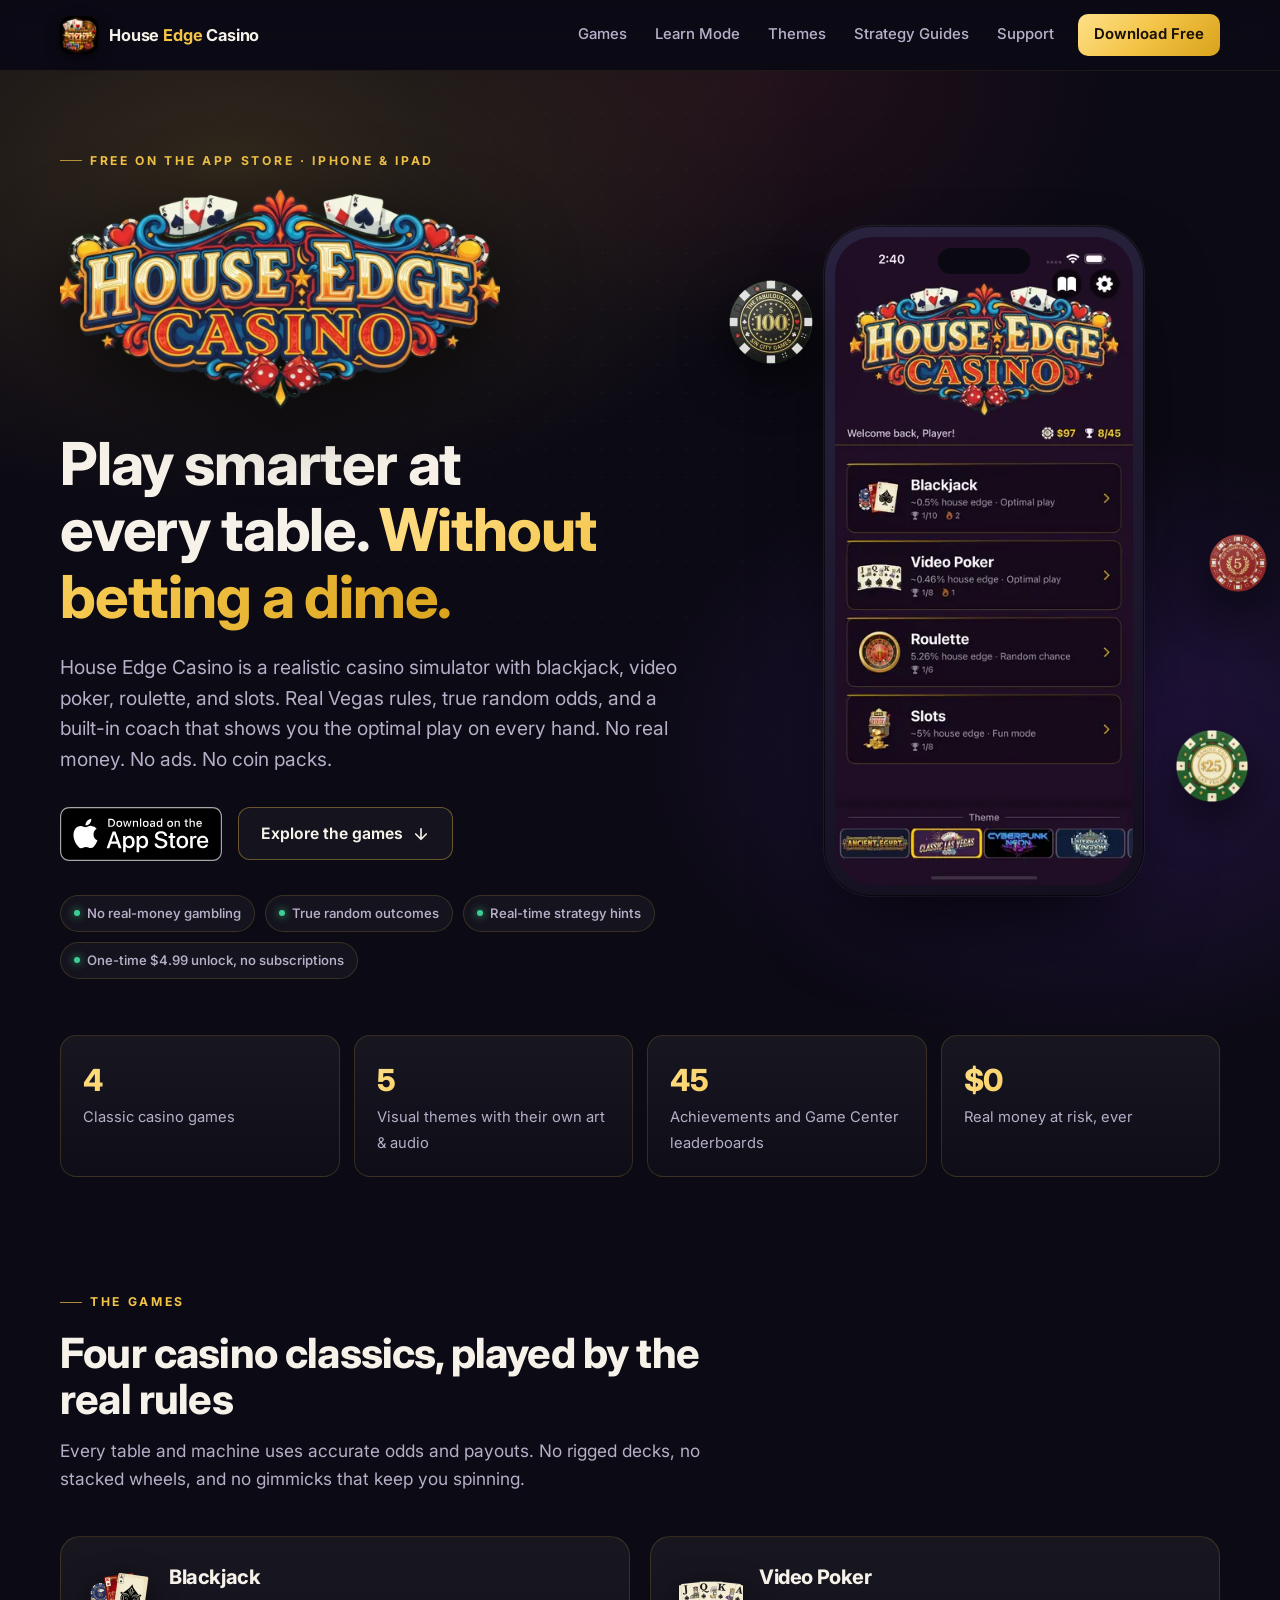
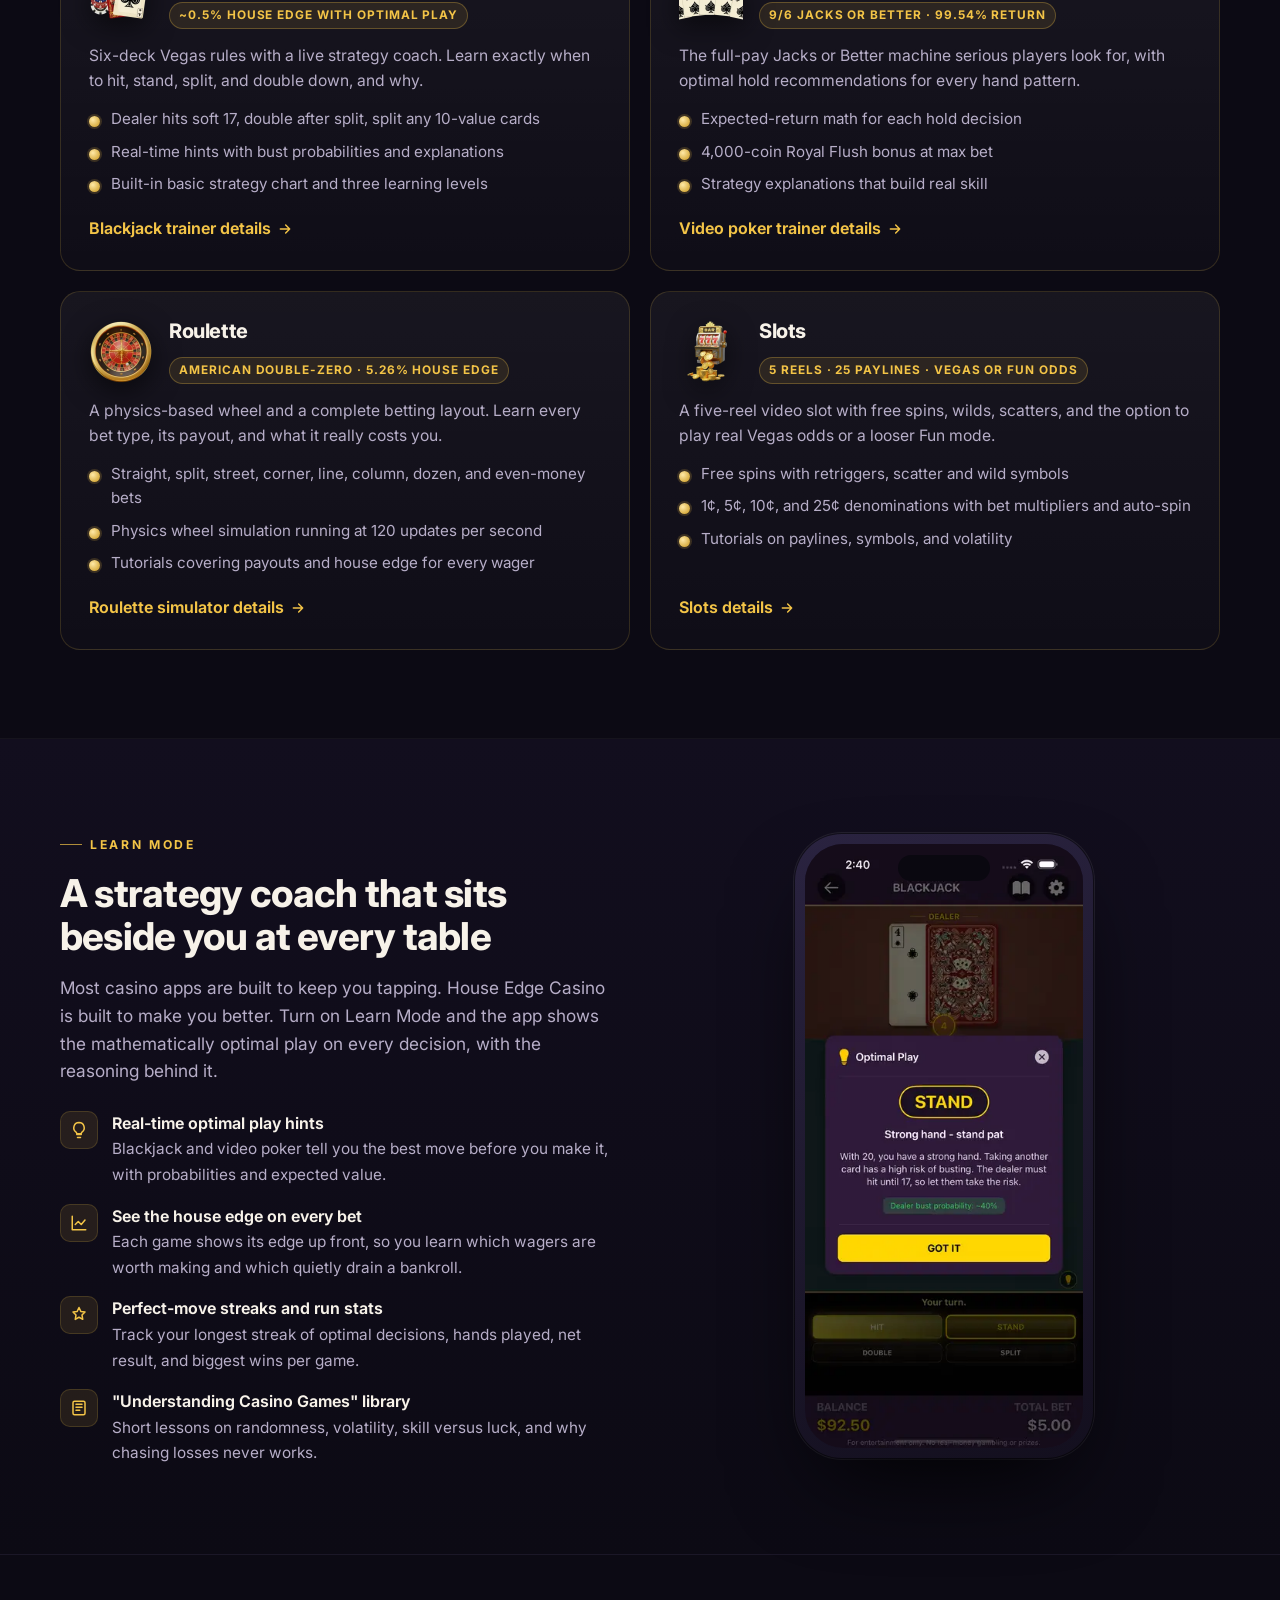
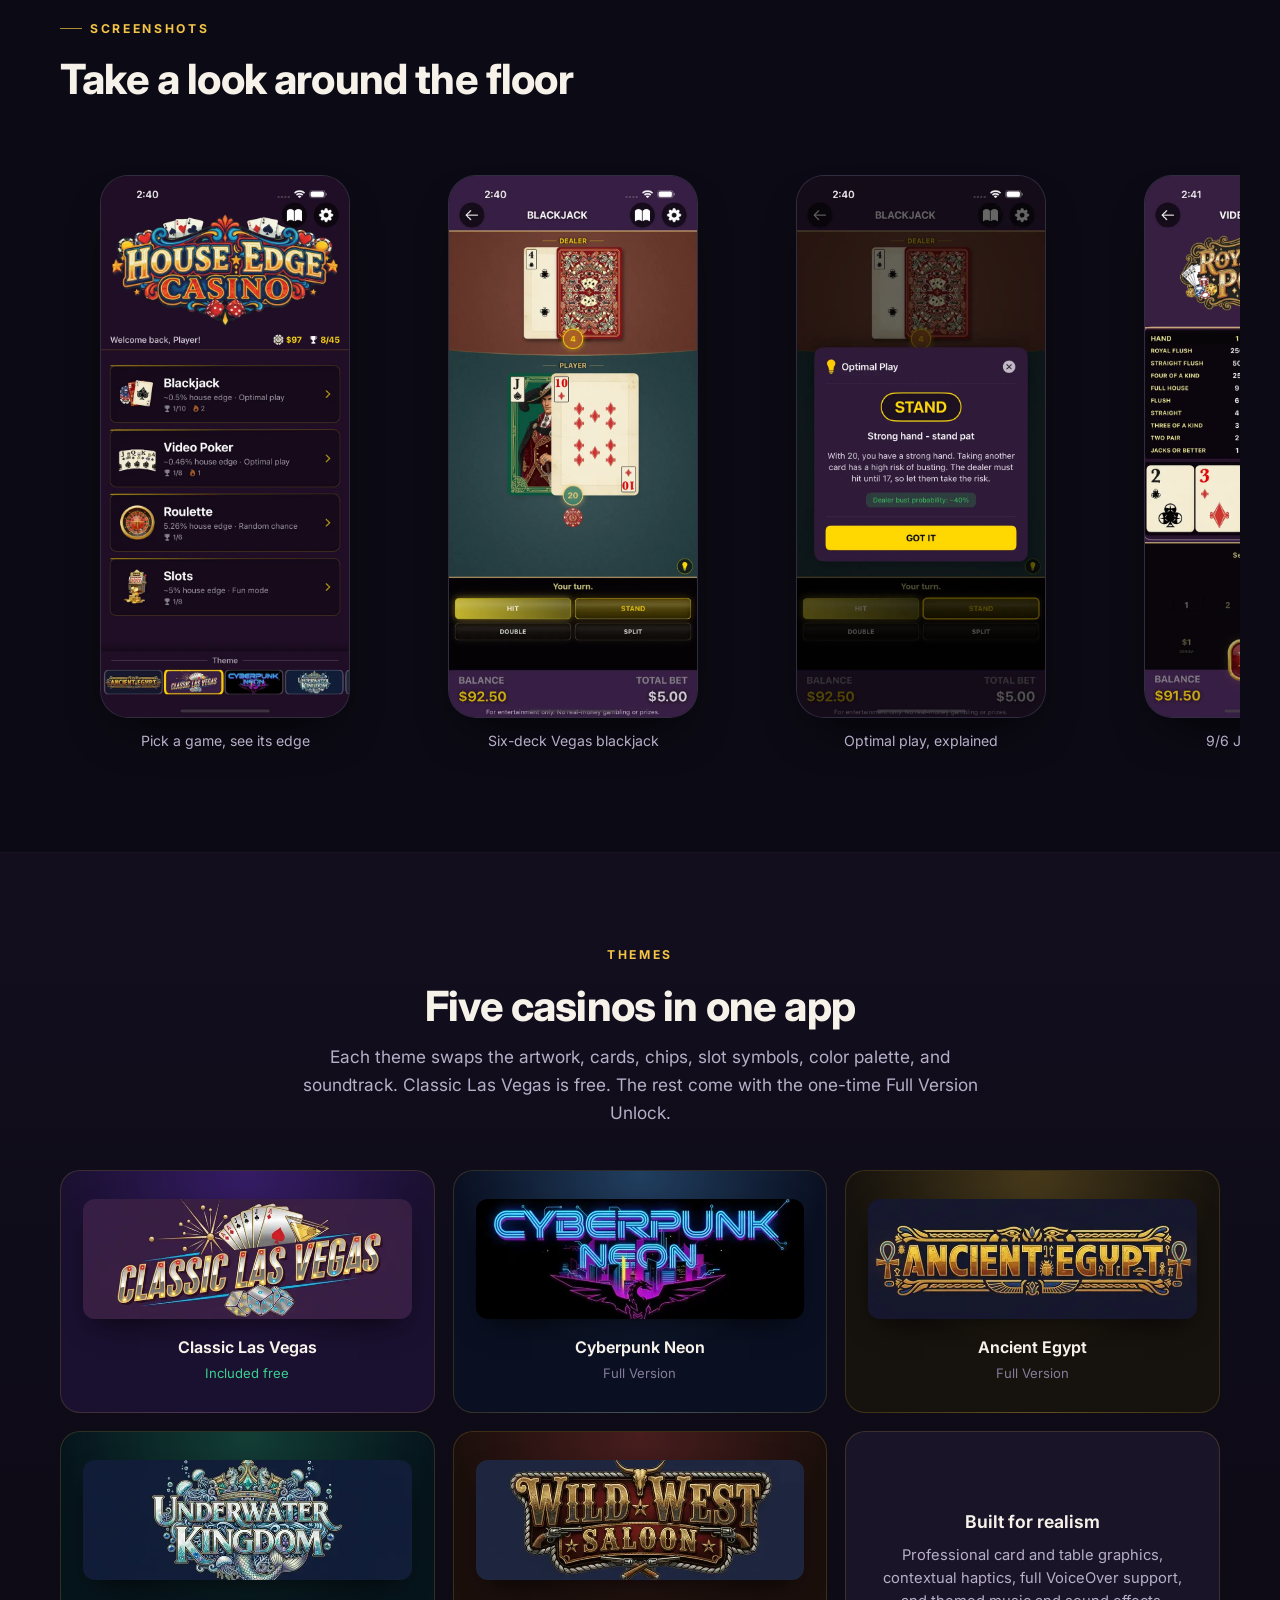
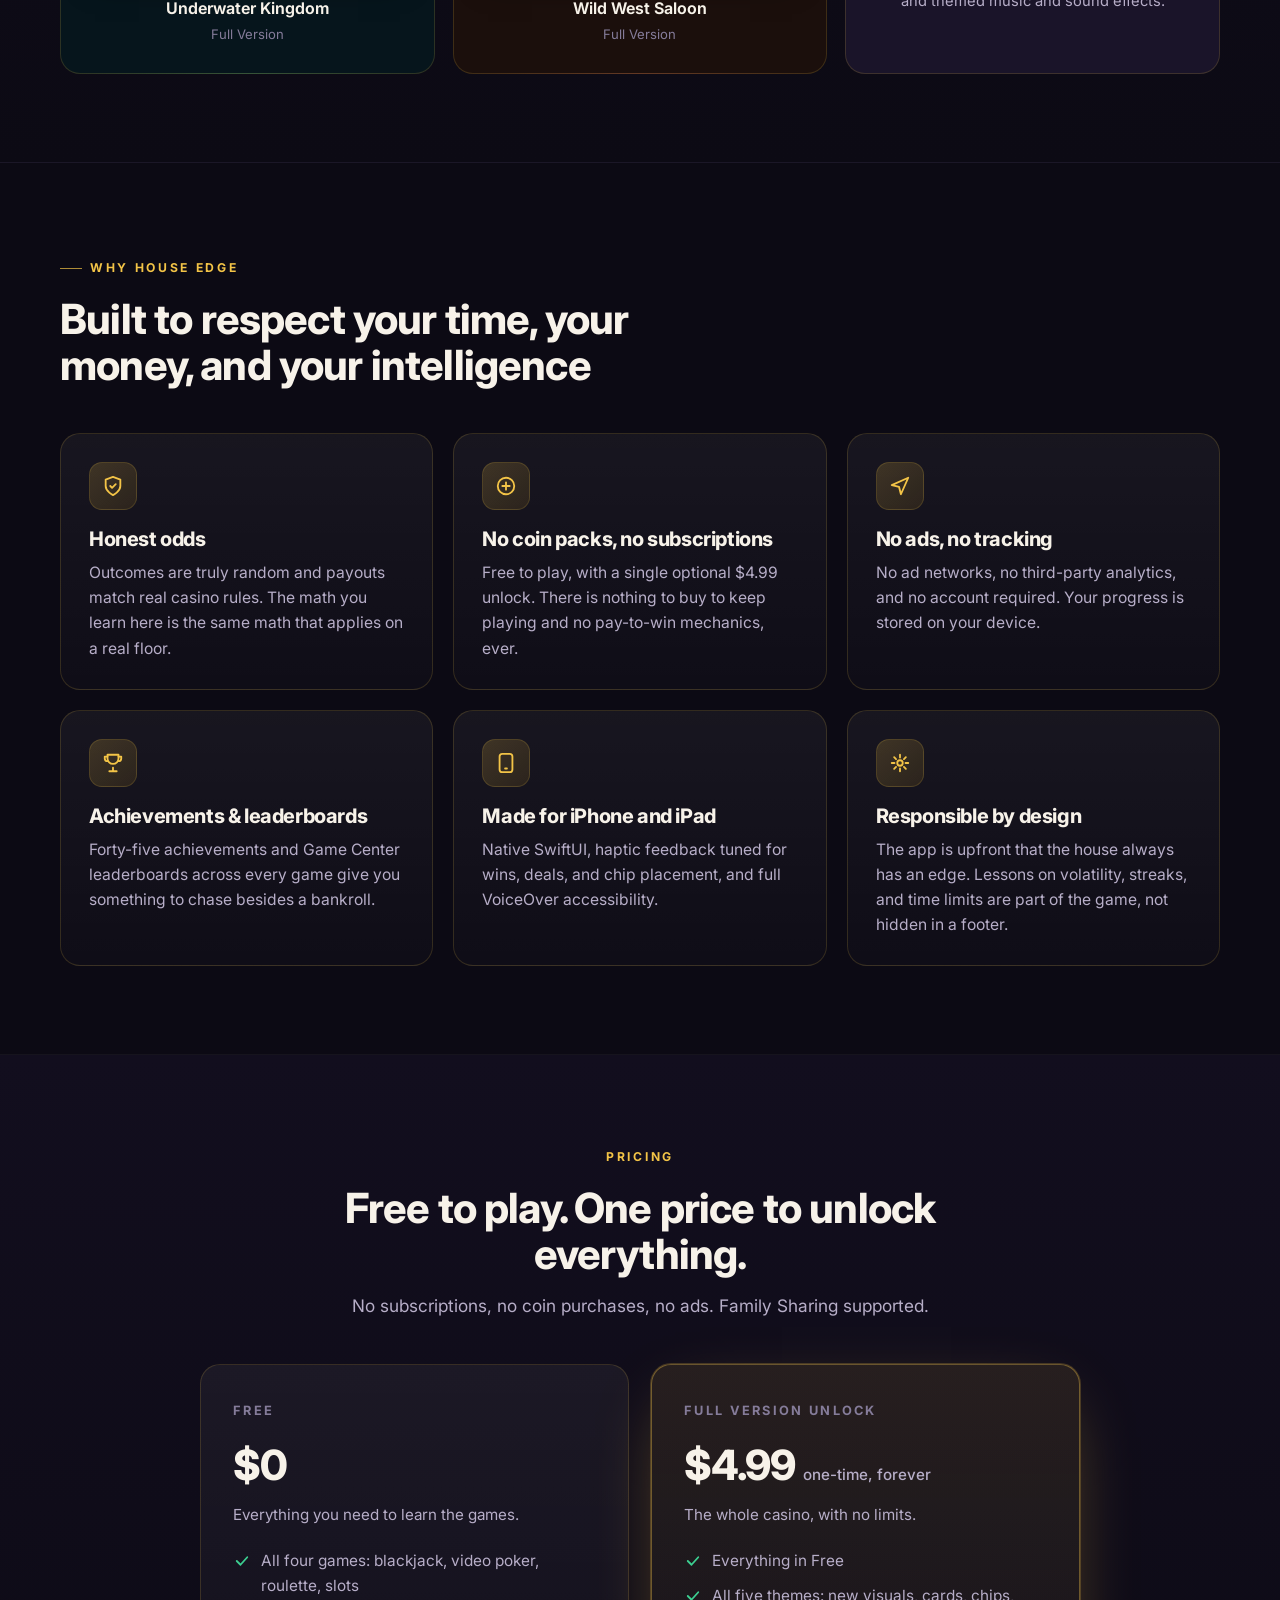
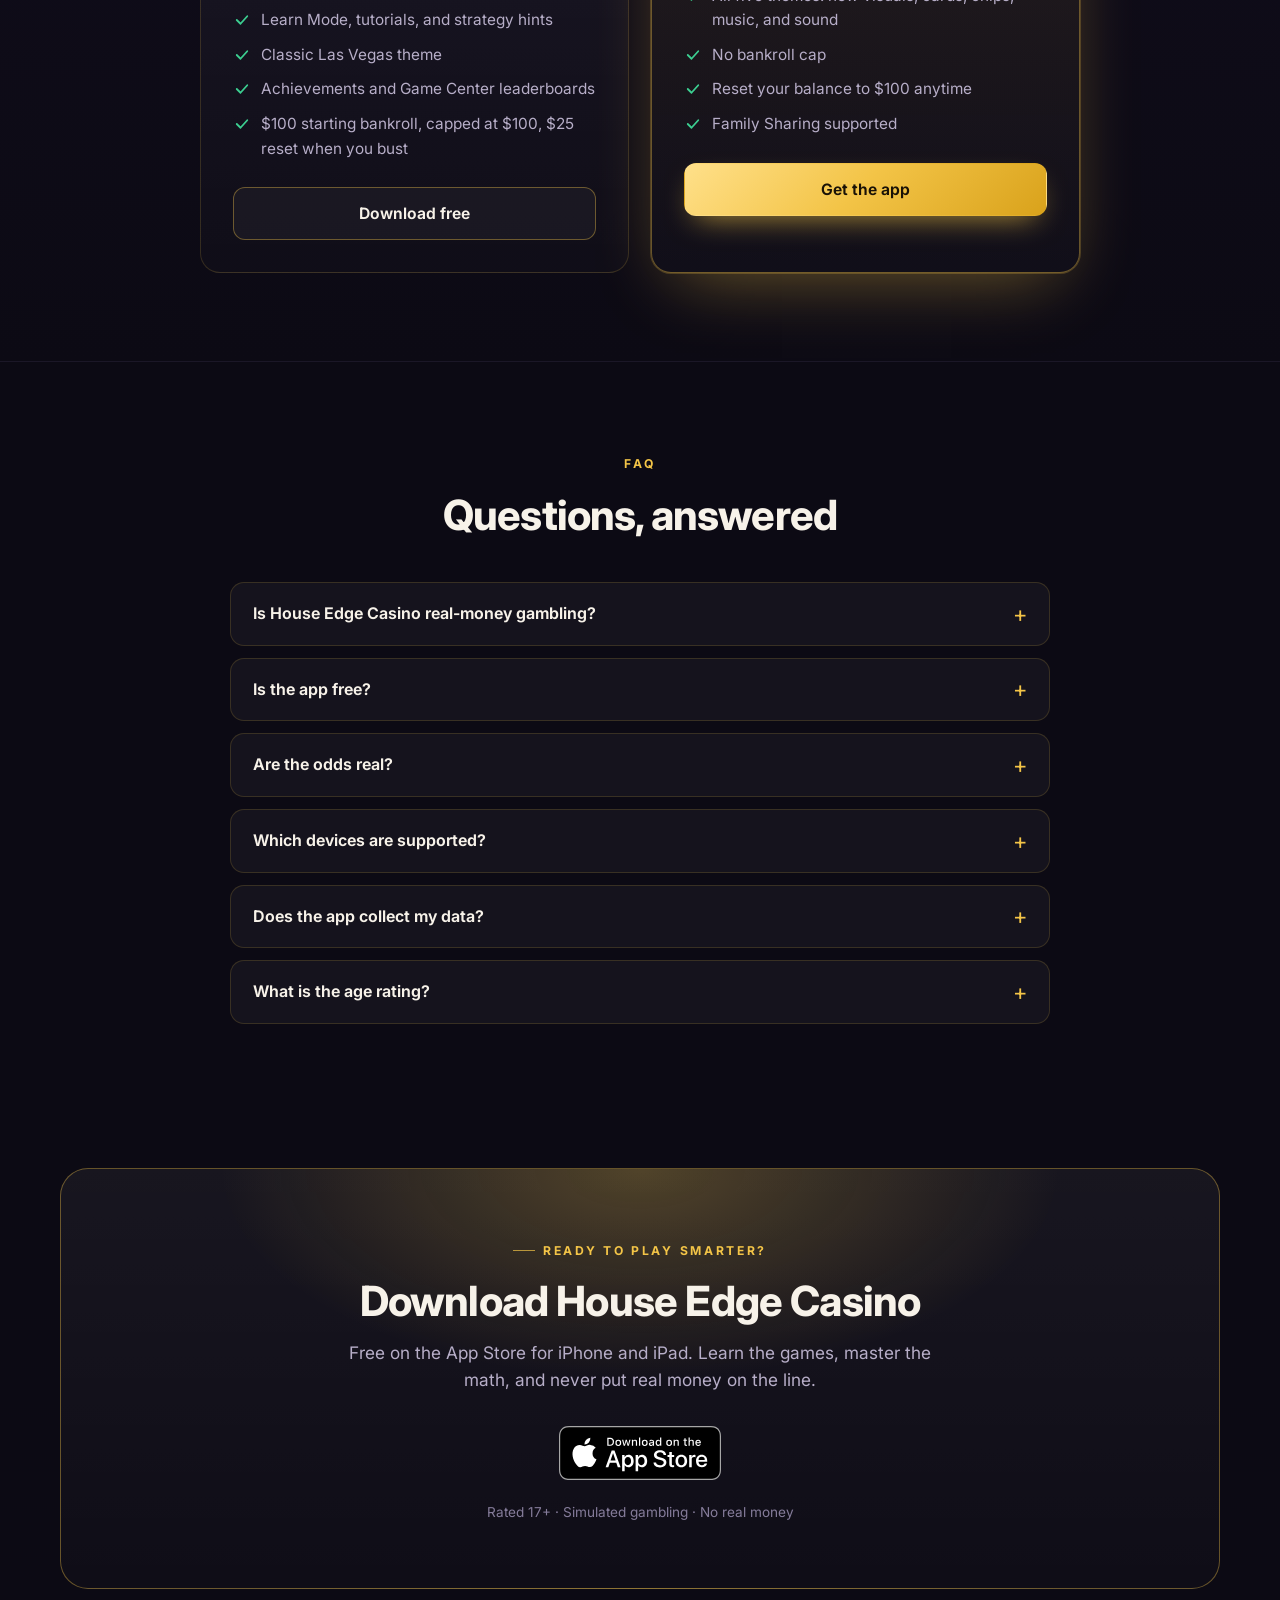
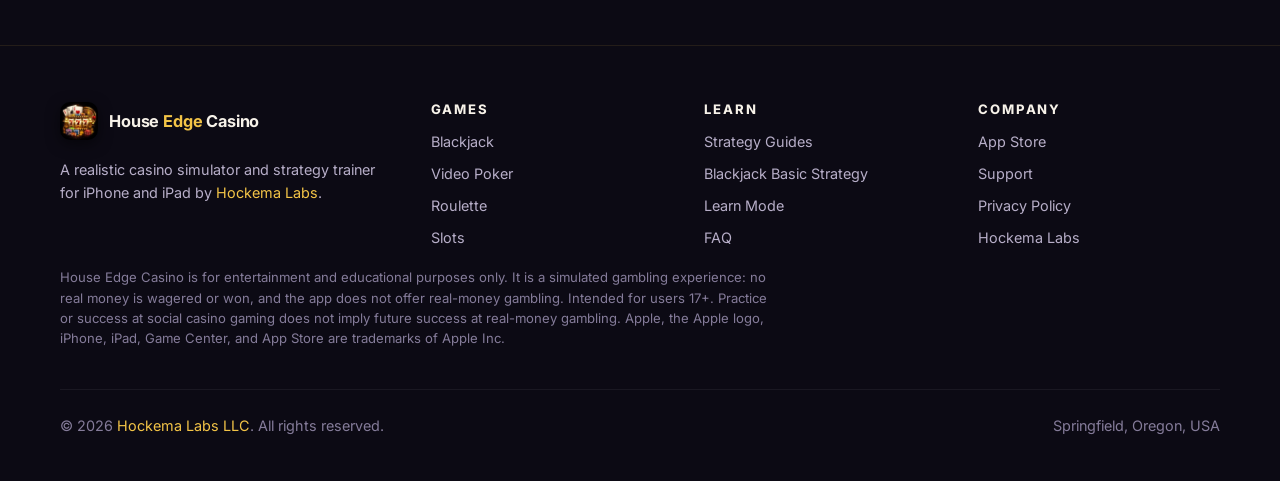
==== commit 4e5986bb: "Define weekly article standards and a no-promises claims policy - Playbook: the weekly deliverable i" ====
--- a/index.html
+++ b/index.html
@@ -18,13 +18,13 @@
 
   <meta property="og:type" content="website" />
   <meta property="og:site_name" content="House Edge Casino" />
-  <meta property="og:title" content="House Edge Casino — Learn to beat the house, without betting a dime" />
+  <meta property="og:title" content="House Edge Casino — Play smarter at every table, without betting a dime" />
   <meta property="og:description" content="A realistic casino simulator for iPhone and iPad with blackjack, video poker, roulette, and slots. Real odds, real-time strategy coaching, no real money." />
   <meta property="og:url" content="https://houseedgecasino.com/" />
   <meta property="og:image" content="https://houseedgecasino.com/assets/img/og-image.jpg" />
   <meta property="og:image:width" content="1200" />
   <meta property="og:image:height" content="630" />
-  <meta property="og:image:alt" content="House Edge Casino app logo with the tagline Learn to beat the house" />
+  <meta property="og:image:alt" content="House Edge Casino app logo with the tagline Play smarter at every table" />
   <meta name="twitter:card" content="summary_large_image" />
   <meta name="twitter:title" content="House Edge Casino — Free Casino Simulator &amp; Strategy Trainer" />
   <meta name="twitter:description" content="Blackjack, video poker, roulette, and slots with real odds and real-time strategy hints. Free on the App Store." />
@@ -126,7 +126,7 @@
         <div>
           <span class="eyebrow reveal in">Free on the App Store · iPhone &amp; iPad</span>
           <img class="hero-logo reveal in" src="/assets/img/logo.webp" width="1100" height="600" alt="House Edge Casino" fetchpriority="high" />
-          <h1 class="reveal in d1">Learn to beat the house. <span>Without betting a dime.</span></h1>
+          <h1 class="reveal in d1">Play smarter at every table. <span>Without betting a dime.</span></h1>
           <p class="lede reveal in d2">
             House Edge Casino is a realistic casino simulator with blackjack, video poker, roulette, and slots.
             Real Vegas rules, true random odds, and a built-in coach that shows you the optimal play on every hand.
@@ -325,7 +325,7 @@
           <div class="card reveal">
             <span class="icon-box"><svg viewBox="0 0 24 24" fill="none" stroke="currentColor" stroke-width="2" stroke-linecap="round" stroke-linejoin="round"><path d="M12 22s8-4 8-10V5l-8-3-8 3v7c0 6 8 10 8 10z"/><path d="M9 12l2 2 4-4"/></svg></span>
             <h3>Honest odds</h3>
-            <p>Outcomes are truly random and payouts match real casino rules. If a strategy works here, it is the same strategy that works on a real floor.</p>
+            <p>Outcomes are truly random and payouts match real casino rules. The math you learn here is the same math that applies on a real floor.</p>
           </div>
           <div class="card reveal d1">
             <span class="icon-box"><svg viewBox="0 0 24 24" fill="none" stroke="currentColor" stroke-width="2" stroke-linecap="round" stroke-linejoin="round"><circle cx="12" cy="12" r="9"/><path d="M8 12h8M12 8v8"/></svg></span>
--- a/assets/css/site.css
+++ b/assets/css/site.css
@@ -230,7 +230,7 @@
 /* ---------- CTA banner ---------- */
 .cta-banner { position: relative; overflow: hidden; text-align: center; padding: 64px 28px; border-radius: 28px; border: 1px solid var(--border-strong);
   background: radial-gradient(600px 300px at 50% 0%, rgba(243,196,71,.26), transparent 70%), linear-gradient(180deg, rgba(255,255,255,.05), rgba(255,255,255,.015)); }
-.cta-banner h2 { font-size: clamp(1.8rem, 3.6vw, 2.6rem); }
+.cta-banner h2, .cta-banner h1 { font-size: clamp(1.8rem, 3.6vw, 2.6rem); }
 .cta-banner p { margin: 14px auto 0; max-width: 54ch; color: var(--muted); font-size: 1.08rem; }
 .cta-banner .cta-row { justify-content: center; }
 .cta-banner .fine { margin-top: 22px; color: var(--faint); font-size: 0.85rem; }
